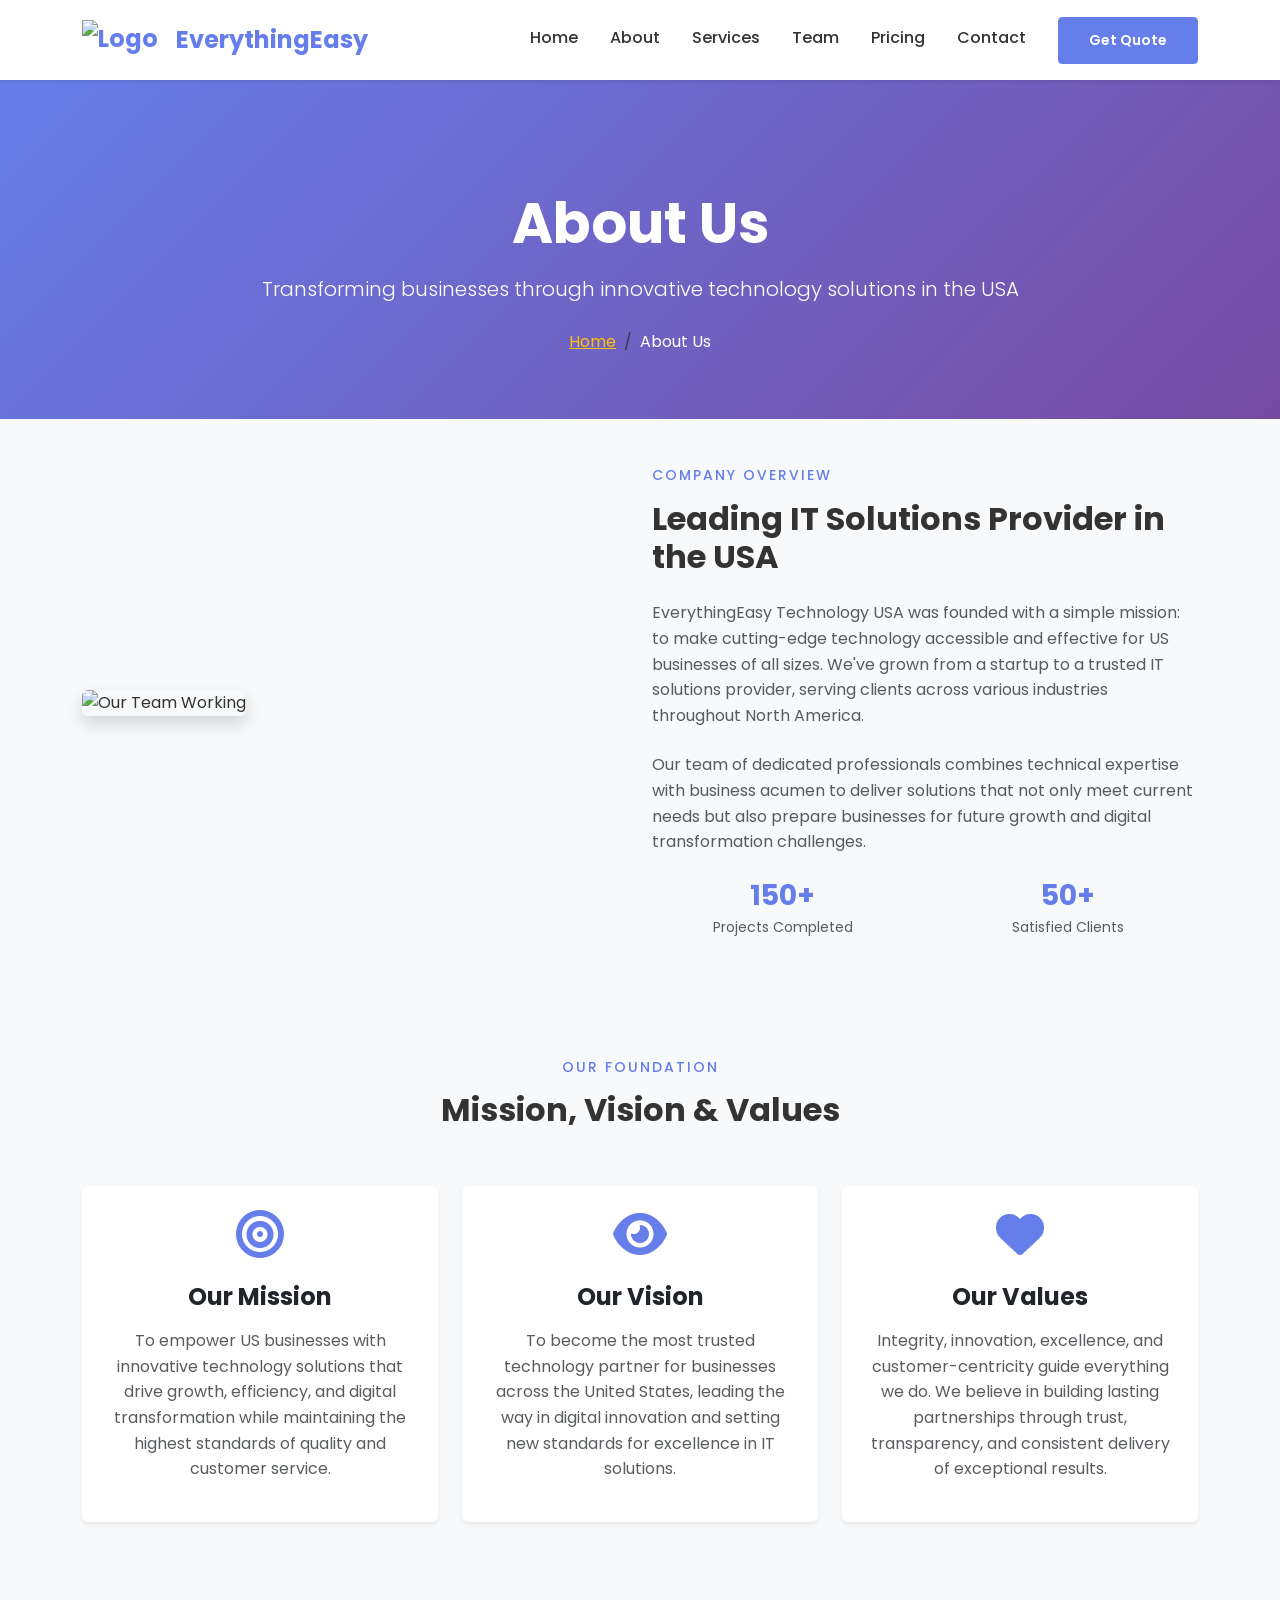
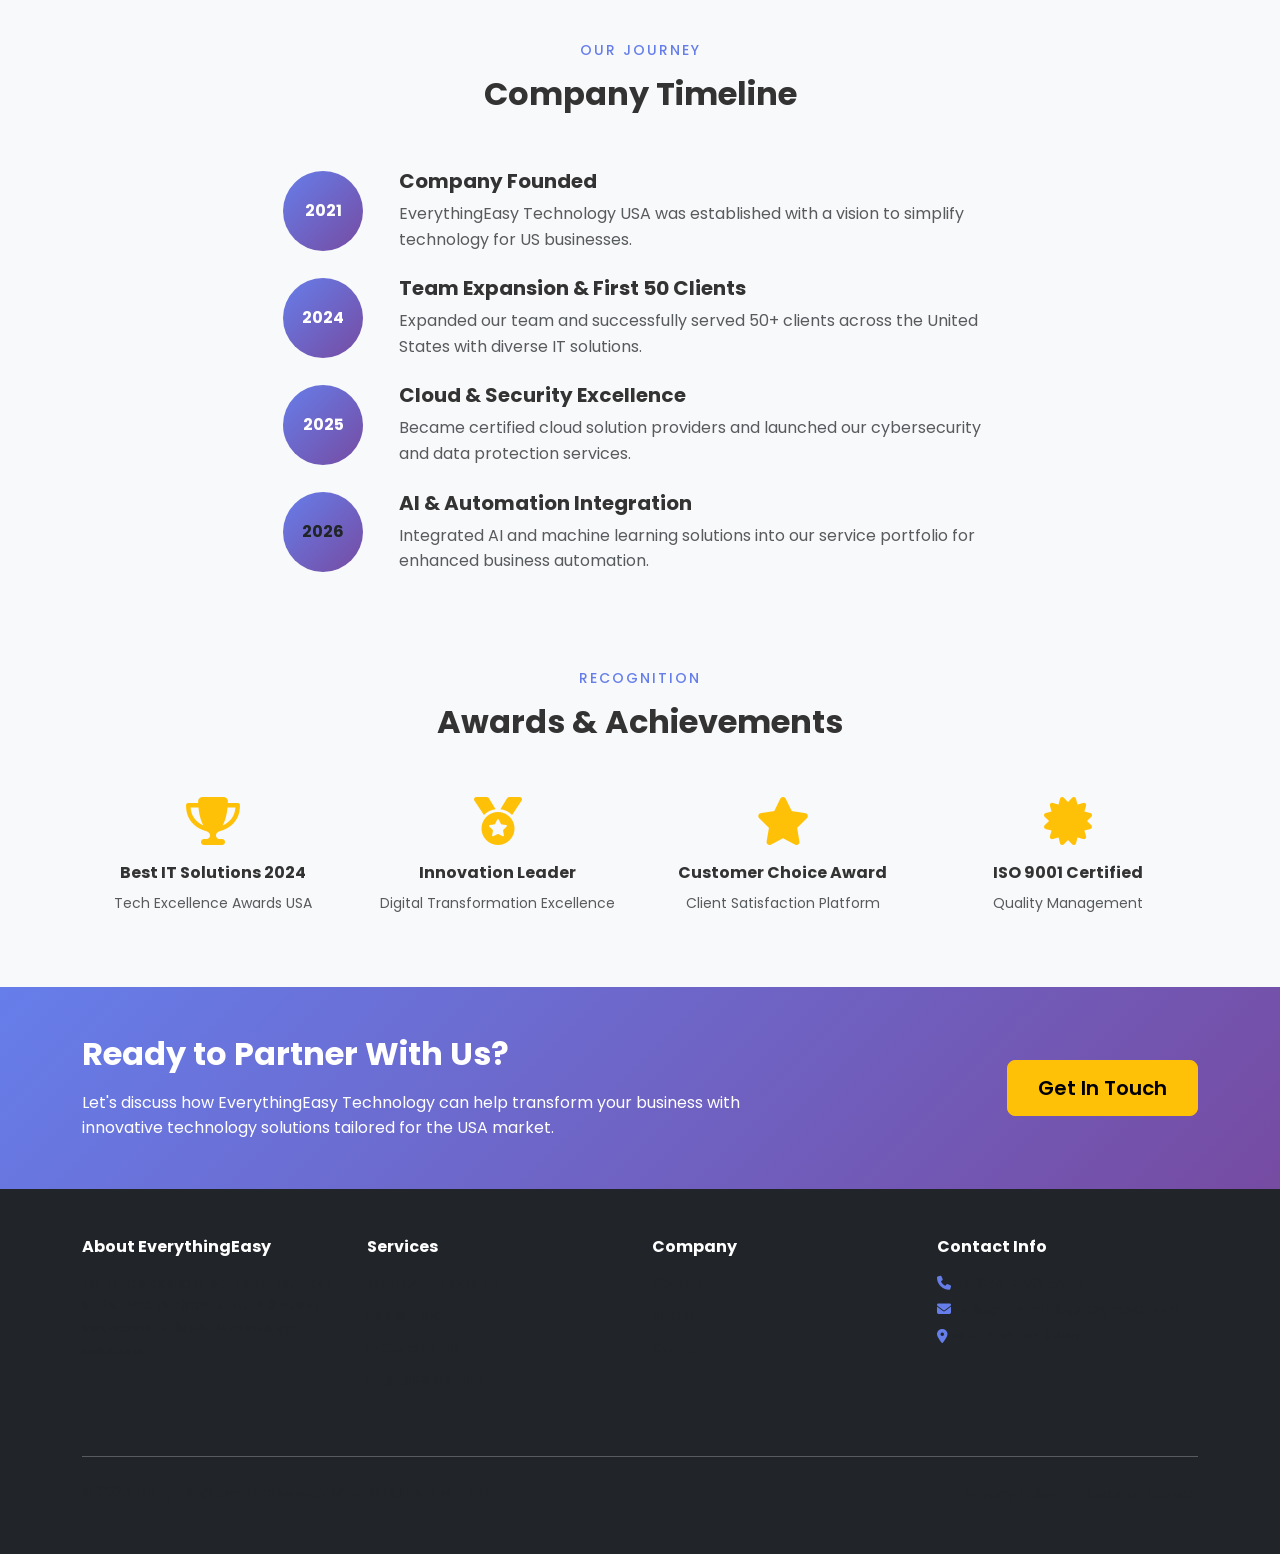
==== about.html @ bc84c666 "Modularized navbar and footer components with dynamic loading, removed team section from about, upda" ====
<!doctype html>
<html lang="en">
  <head>
    <meta charset="UTF-8" />
    <meta
      name="viewport"
      content="width=device-width, initial-scale=1.0, maximum-scale=5.0, user-scalable=yes"
    />
    <meta name="mobile-web-app-capable" content="yes" />
    <meta name="apple-mobile-web-app-capable" content="yes" />
    <meta name="apple-mobile-web-app-status-bar-style" content="default" />
    <meta name="theme-color" content="#667eea" />
    <title>About Us - EverythingEasy USA</title>
    <link
      href="https://cdnjs.cloudflare.com/ajax/libs/bootstrap/5.3.2/css/bootstrap.min.css"
      rel="stylesheet"
    />
    <link
      href="https://cdnjs.cloudflare.com/ajax/libs/font-awesome/6.4.0/css/all.min.css"
      rel="stylesheet"
    />
    <link
      href="https://fonts.googleapis.com/css2?family=Poppins:wght@300;400;600;700&display=swap"
      rel="stylesheet"
    />
    <link href="css/style.css" rel="stylesheet" />

    <!-- SEO Meta Tags -->
    <meta http-equiv="X-UA-Compatible" content="IE=edge" />
    <meta
      name="description"
      content="About EverythingEasy USA - A professional IT solutions company serving US businesses with web development, mobile apps, and digital marketing services."
    />
    <meta
      name="keywords"
      content="about EverythingEasy, IT company USA, web development company, software solutions"
    />
    <meta name="author" content="EverythingEasy Technology USA" />

    <!-- Open Graph -->
    <meta
      property="og:title"
      content="About EverythingEasy USA – IT Solutions Company"
    />
    <meta
      property="og:description"
      content="Learn about EverythingEasy USA and our mission to deliver innovative technology solutions to US businesses."
    />
    <meta property="og:image" content="../everything-easy/images/logo.jpg" />
    <meta property="og:url" content="https://everythingeasy-usa.com/about" />
    <meta property="og:type" content="website" />

    <style>
      * {
        font-family: "Poppins", sans-serif;
      }

      body {
        background: #f8f9fa;
      }

      .bg-gradient-primary {
        background: linear-gradient(135deg, #667eea 0%, #764ba2 100%);
      }

      .text-primary {
        color: #667eea !important;
      }

      .btn-primary {
        background-color: #667eea !important;
        border-color: #667eea !important;
      }

      .btn-primary:hover {
        background-color: #5568d3 !important;
        border-color: #5568d3 !important;
      }

      .timeline-year {
        width: 80px;
        height: 80px;
        background: linear-gradient(135deg, #667eea 0%, #764ba2 100%);
      }

      .team-card {
        transition:
          transform 0.3s ease,
          box-shadow 0.3s ease;
      }

      .team-card:hover {
        transform: translateY(-10px);
        box-shadow: 0 15px 30px rgba(102, 126, 234, 0.2);
      }

      .card {
        transition:
          transform 0.3s ease,
          box-shadow 0.3s ease;
      }

      .card:hover {
        transform: translateY(-5px);
        box-shadow: 0 10px 25px rgba(102, 126, 234, 0.15);
      }

      #navbar {
        position: fixed;
        top: 0;
        width: 100%;
        z-index: 1000;
      }

      .navbar-brand {
        color: #667eea !important;
        font-weight: 700;
      }

      .badge-primary {
        background-color: #667eea !important;
      }

      @media (max-width: 768px) {
        .display-4 {
          font-size: 2.5rem;
        }

        .h5 {
          font-size: 14px;
        }
      }
    </style>
  </head>

  <body>
    <!-- Navbar Container -->
    <div id="navbar-container"></div>

    <main style="margin-top: 70px">
      <!-- Page Header -->
      <section
        class="py-5 bg-gradient-primary text-white"
        style="padding-top: 120px !important"
      >
        <div class="container">
          <div class="row">
            <div class="col-12 text-center">
              <h1 class="display-4 fw-bold mb-3">About Us</h1>
              <p class="lead mb-4">
                Transforming businesses through innovative technology solutions
                in the USA
              </p>
              <nav aria-label="breadcrumb">
                <ol class="breadcrumb justify-content-center bg-transparent">
                  <li class="breadcrumb-item">
                    <a href="index.html" class="text-warning">Home</a>
                  </li>
                  <li
                    class="breadcrumb-item active text-white"
                    aria-current="page"
                  >
                    About Us
                  </li>
                </ol>
              </nav>
            </div>
          </div>
        </div>
      </section>

      <!-- Company Overview -->
      <section class="py-5">
        <div class="container">
          <div class="row align-items-center">
            <div class="col-lg-6 mb-4">
              <img
                src="https://images.unsplash.com/photo-1600880292203-757bb62b4baf?ixlib=rb-4.0.3&auto=format&fit=crop&w=600&h=400&q=80"
                alt="Our Team Working"
                class="img-fluid rounded shadow"
              />
            </div>
            <div class="col-lg-6 mb-4">
              <h5
                class="text-primary mb-3"
                style="
                  font-size: 14px;
                  letter-spacing: 2px;
                  text-transform: uppercase;
                "
              >
                Company Overview
              </h5>
              <h2 class="fw-bold mb-4">
                Leading IT Solutions Provider in the USA
              </h2>
              <p class="text-muted mb-4">
                EverythingEasy Technology USA was founded with a simple mission:
                to make cutting-edge technology accessible and effective for US
                businesses of all sizes. We've grown from a startup to a trusted
                IT solutions provider, serving clients across various industries
                throughout North America.
              </p>
              <p class="text-muted mb-4">
                Our team of dedicated professionals combines technical expertise
                with business acumen to deliver solutions that not only meet
                current needs but also prepare businesses for future growth and
                digital transformation challenges.
              </p>
              <div class="row">
                <div class="col-6">
                  <div class="text-center">
                    <h3 class="text-primary fw-bold mb-1">150+</h3>
                    <p class="text-muted small mb-0">Projects Completed</p>
                  </div>
                </div>
                <div class="col-6">
                  <div class="text-center">
                    <h3 class="text-primary fw-bold mb-1">50+</h3>
                    <p class="text-muted small mb-0">Satisfied Clients</p>
                  </div>
                </div>
              </div>
            </div>
          </div>
        </div>
      </section>

      <!-- Mission, Vision, Values -->
      <section class="py-5 bg-light">
        <div class="container">
          <div class="row">
            <div class="col-lg-12 text-center mb-5">
              <h5
                class="text-primary mb-3"
                style="
                  font-size: 14px;
                  letter-spacing: 2px;
                  text-transform: uppercase;
                "
              >
                Our Foundation
              </h5>
              <h2 class="fw-bold">Mission, Vision & Values</h2>
            </div>
          </div>
          <div class="row">
            <div class="col-lg-4 mb-4">
              <div class="card h-100 border-0 shadow-sm">
                <div class="card-body text-center p-4">
                  <div class="mb-4">
                    <i class="fas fa-bullseye fa-3x text-primary"></i>
                  </div>
                  <h4 class="fw-bold mb-3">Our Mission</h4>
                  <p class="text-muted">
                    To empower US businesses with innovative technology
                    solutions that drive growth, efficiency, and digital
                    transformation while maintaining the highest standards of
                    quality and customer service.
                  </p>
                </div>
              </div>
            </div>
            <div class="col-lg-4 mb-4">
              <div class="card h-100 border-0 shadow-sm">
                <div class="card-body text-center p-4">
                  <div class="mb-4">
                    <i class="fas fa-eye fa-3x text-primary"></i>
                  </div>
                  <h4 class="fw-bold mb-3">Our Vision</h4>
                  <p class="text-muted">
                    To become the most trusted technology partner for businesses
                    across the United States, leading the way in digital
                    innovation and setting new standards for excellence in IT
                    solutions.
                  </p>
                </div>
              </div>
            </div>
            <div class="col-lg-4 mb-4">
              <div class="card h-100 border-0 shadow-sm">
                <div class="card-body text-center p-4">
                  <div class="mb-4">
                    <i class="fas fa-heart fa-3x text-primary"></i>
                  </div>
                  <h4 class="fw-bold mb-3">Our Values</h4>
                  <p class="text-muted">
                    Integrity, innovation, excellence, and customer-centricity
                    guide everything we do. We believe in building lasting
                    partnerships through trust, transparency, and consistent
                    delivery of exceptional results.
                  </p>
                </div>
              </div>
            </div>
          </div>
        </div>
      </section>

      <!-- Our Story Timeline -->
      <section class="py-5">
        <div class="container">
          <div class="row">
            <div class="col-lg-12 text-center mb-5">
              <h5
                class="text-primary mb-3"
                style="
                  font-size: 14px;
                  letter-spacing: 2px;
                  text-transform: uppercase;
                "
              >
                Our Journey
              </h5>
              <h2 class="fw-bold">Company Timeline</h2>
            </div>
          </div>
          <div class="row">
            <div class="col-lg-8 mx-auto">
              <div class="timeline">
                <div class="timeline-item mb-4">
                  <div class="row align-items-center">
                    <div class="col-12 col-md-2 text-center mb-2 mb-md-0">
                      <div
                        class="timeline-year bg-primary text-white rounded-circle d-inline-flex align-items-center justify-content-center"
                        style="width: 80px; height: 80px"
                      >
                        <span class="fw-bold">2021</span>
                      </div>
                    </div>
                    <div class="col-12 col-md-10">
                      <div class="timeline-content">
                        <h5 class="fw-bold">Company Founded</h5>
                        <p class="text-muted mb-0">
                          EverythingEasy Technology USA was established with a
                          vision to simplify technology for US businesses.
                        </p>
                      </div>
                    </div>
                  </div>
                </div>

                <div class="timeline-item mb-4">
                  <div class="row align-items-center">
                    <div class="col-12 col-md-2 text-center mb-2 mb-md-0">
                      <div
                        class="timeline-year bg-primary text-white rounded-circle d-inline-flex align-items-center justify-content-center"
                        style="width: 80px; height: 80px"
                      >
                        <span class="fw-bold">2024</span>
                      </div>
                    </div>
                    <div class="col-12 col-md-10">
                      <div class="timeline-content">
                        <h5 class="fw-bold">
                          Team Expansion & First 50 Clients
                        </h5>
                        <p class="text-muted mb-0">
                          Expanded our team and successfully served 50+ clients
                          across the United States with diverse IT solutions.
                        </p>
                      </div>
                    </div>
                  </div>
                </div>

                <div class="timeline-item mb-4">
                  <div class="row align-items-center">
                    <div class="col-12 col-md-2 text-center mb-2 mb-md-0">
                      <div
                        class="timeline-year bg-success text-white rounded-circle d-inline-flex align-items-center justify-content-center"
                        style="width: 80px; height: 80px"
                      >
                        <span class="fw-bold">2025</span>
                      </div>
                    </div>
                    <div class="col-12 col-md-10">
                      <div class="timeline-content">
                        <h5 class="fw-bold">Cloud & Security Excellence</h5>
                        <p class="text-muted mb-0">
                          Became certified cloud solution providers and launched
                          our cybersecurity and data protection services.
                        </p>
                      </div>
                    </div>
                  </div>
                </div>

                <div class="timeline-item">
                  <div class="row align-items-center">
                    <div class="col-md-2 text-center">
                      <div
                        class="timeline-year bg-warning text-dark rounded-circle d-inline-flex align-items-center justify-content-center"
                        style="width: 80px; height: 80px"
                      >
                        <span class="fw-bold">2026</span>
                      </div>
                    </div>
                    <div class="col-md-10">
                      <div class="timeline-content">
                        <h5 class="fw-bold">AI & Automation Integration</h5>
                        <p class="text-muted mb-0">
                          Integrated AI and machine learning solutions into our
                          service portfolio for enhanced business automation.
                        </p>
                      </div>
                    </div>
                  </div>
                </div>
              </div>
            </div>
          </div>
        </div>
      </section>

      <!-- Awards & Recognition -->
      <section class="py-5">
        <div class="container">
          <div class="row">
            <div class="col-lg-12 text-center mb-5">
              <h5
                class="text-primary mb-3"
                style="
                  font-size: 14px;
                  letter-spacing: 2px;
                  text-transform: uppercase;
                "
              >
                Recognition
              </h5>
              <h2 class="fw-bold">Awards & Achievements</h2>
            </div>
          </div>
          <div class="row">
            <div class="col-lg-3 col-md-6 mb-4">
              <div class="text-center">
                <div class="award-icon mb-3">
                  <i class="fas fa-trophy fa-3x text-warning"></i>
                </div>
                <h6 class="fw-bold">Best IT Solutions 2024</h6>
                <small class="text-muted">Tech Excellence Awards USA</small>
              </div>
            </div>
            <div class="col-lg-3 col-md-6 mb-4">
              <div class="text-center">
                <div class="award-icon mb-3">
                  <i class="fas fa-medal fa-3x text-warning"></i>
                </div>
                <h6 class="fw-bold">Innovation Leader</h6>
                <small class="text-muted"
                  >Digital Transformation Excellence</small
                >
              </div>
            </div>
            <div class="col-lg-3 col-md-6 mb-4">
              <div class="text-center">
                <div class="award-icon mb-3">
                  <i class="fas fa-star fa-3x text-warning"></i>
                </div>
                <h6 class="fw-bold">Customer Choice Award</h6>
                <small class="text-muted">Client Satisfaction Platform</small>
              </div>
            </div>
            <div class="col-lg-3 col-md-6 mb-4">
              <div class="text-center">
                <div class="award-icon mb-3">
                  <i class="fas fa-certificate fa-3x text-warning"></i>
                </div>
                <h6 class="fw-bold">ISO 9001 Certified</h6>
                <small class="text-muted">Quality Management</small>
              </div>
            </div>
          </div>
        </div>
      </section>

      <!-- Call to Action -->
      <section class="py-5 bg-gradient-primary text-white">
        <div class="container">
          <div class="row align-items-center">
            <div class="col-lg-8">
              <h2 class="fw-bold mb-3">Ready to Partner With Us?</h2>
              <p class="mb-0">
                Let's discuss how EverythingEasy Technology can help transform
                your business with innovative technology solutions tailored for
                the USA market.
              </p>
            </div>
            <div class="col-lg-4 text-lg-end mt-3 mt-lg-0">
              <a href="index.html#contact" class="btn btn-warning btn-lg">
                Get In Touch
              </a>
            </div>
          </div>
        </div>
      </section>
    </main>

    <!-- Footer Container -->
    <div id="footer-container"></div>

    <!-- Scripts -->
    <script src="https://cdnjs.cloudflare.com/ajax/libs/bootstrap/5.3.2/js/bootstrap.bundle.min.js"></script>
    <script src="js/navigation.js"></script>
    <script>
      // Navbar scroll effect
      window.addEventListener("scroll", function () {
        const navbar = document.getElementById("navbar");
        if (window.scrollY > 50) {
          navbar.classList.add("shadow");
        } else {
          navbar.classList.remove("shadow");
        }
      });
    </script>
  </body>
</html>
---- css/style.css ----
/* Everything Easy USA - IT Solutions Company Styles */

:root {
  --primary-color: #667eea;
  --secondary-color: #764ba2;
  --dark-color: #1a1a2e;
  --light-color: #f8f9fa;
  --gradient-primary: linear-gradient(135deg, #667eea 0%, #764ba2 100%);
}

* {
  margin: 0;
  padding: 0;
  box-sizing: border-box;
}

body {
  font-family: "Poppins", sans-serif;
  line-height: 1.6;
  color: #333;
  overflow-x: hidden;
}

/* Custom Bootstrap Classes */
.bg-gradient-primary {
  background: var(--gradient-primary);
}

.text-primary {
  color: var(--primary-color) !important;
}

.btn-primary {
  background-color: var(--primary-color);
  border-color: var(--primary-color);
  font-weight: 600;
  padding: 12px 30px;
  transition: all 0.3s ease;
}

.btn-primary:hover {
  background-color: var(--secondary-color);
  border-color: var(--secondary-color);
  transform: translateY(-2px);
  box-shadow: 0 5px 15px rgba(102, 126, 234, 0.3);
}

.btn-warning {
  background-color: #ffc107;
  border-color: #ffc107;
  color: #000;
  font-weight: 600;
  padding: 12px 30px;
  transition: all 0.3s ease;
}

.btn-warning:hover {
  background-color: #e0a800;
  border-color: #e0a800;
  color: #000;
  transform: translateY(-2px);
  box-shadow: 0 5px 15px rgba(255, 193, 7, 0.3);
}

/* Navbar Styles */
.navbar {
  background-color: #ffffff !important;
  box-shadow: 0 2px 10px rgba(0, 0, 0, 0.1);
  padding: 15px 0;
  transition: all 0.3s ease;
}

.navbar.scrolled {
  padding: 10px 0;
  box-shadow: 0 4px 20px rgba(0, 0, 0, 0.15);
}

.navbar-brand {
  font-size: 24px;
  font-weight: 700;
  color: var(--primary-color) !important;
  display: flex;
  align-items: center;
  gap: 8px;
  transition: all 0.3s ease;
}

.navbar-brand:hover {
  color: var(--secondary-color) !important;
  transform: translateY(-2px);
}

.navbar-brand .navbar-logo {
  height: 40px !important;
  width: auto !important;
  max-width: none !important;
  display: inline-block !important;
  vertical-align: middle !important;
}

.navbar-nav .nav-link {
  font-weight: 500;
  color: #333 !important;
  margin: 0 8px;
  transition: all 0.3s ease;
  position: relative;
}

.navbar-nav .nav-link:hover,
.navbar-nav .nav-link.active {
  color: var(--primary-color) !important;
}

.navbar-nav .nav-link.active::after {
  content: "";
  position: absolute;
  bottom: -5px;
  left: 0;
  right: 0;
  height: 3px;
  background: var(--primary-color);
}

/* Hero Section */
.hero-section {
  position: relative;
  overflow: hidden;
}

.hero-section::before {
  content: "";
  position: absolute;
  top: 0;
  right: -100px;
  width: 500px;
  height: 500px;
  background: rgba(255, 255, 255, 0.1);
  border-radius: 50%;
  z-index: 0;
}

/* Form Styles */
.hero-form-card {
  box-shadow: 0 20px 60px rgba(0, 0, 0, 0.3);
}

.hero-input,
.hero-select,
.hero-textarea {
  border: 2px solid #e0e0e0 !important;
  border-radius: 8px !important;
  padding: 12px !important;
  font-size: 14px !important;
  transition: all 0.3s !important;
  font-family: "Poppins", sans-serif !important;
}

.hero-input:focus,
.hero-select:focus,
.hero-textarea:focus {
  border-color: var(--primary-color) !important;
  box-shadow: 0 0 0 3px rgba(102, 126, 234, 0.1) !important;
  outline: none !important;
}

.hero-textarea {
  min-height: 120px !important;
}

.hero-submit-btn {
  width: 100%;
  padding: 14px !important;
  background: var(--gradient-primary) !important;
  color: white !important;
  border: none !important;
  border-radius: 8px !important;
  font-weight: 600 !important;
  cursor: pointer !important;
  font-size: 16px !important;
  transition: all 0.3s !important;
  font-family: "Poppins", sans-serif !important;
}

.hero-submit-btn:hover {
  transform: translateY(-2px);
  box-shadow: 0 10px 30px rgba(102, 126, 234, 0.3) !important;
}

/* Stats Section */
.stats-section {
  padding: 60px 0;
  background: white;
  box-shadow: 0 -10px 30px rgba(0, 0, 0, 0.05);
}

.stat-item h3 {
  font-size: 48px;
  font-weight: 700;
  color: var(--primary-color);
  margin-bottom: 10px;
}

/* Service Cards */
.service-card {
  border: 2px solid transparent;
  transition: all 0.3s ease;
  border-radius: 12px;
  padding: 30px;
  background: white;
  text-align: center;
  height: 100%;
}

.service-card:hover {
  border-color: var(--primary-color);
  transform: translateY(-10px);
  box-shadow: 0 20px 50px rgba(102, 126, 234, 0.2);
}

.service-card i {
  font-size: 48px;
  color: var(--primary-color);
  margin-bottom: 20px;
  display: block;
}

.service-card h5 {
  font-weight: 700;
  color: #333;
  margin-bottom: 15px;
}

/* Pricing Cards */
.pricing-card {
  border-radius: 12px;
  padding: 30px;
  background: #f8f9fa;
  border: 2px solid #e0e0e0;
  transition: all 0.3s ease;
  height: 100%;
}

.pricing-card:hover {
  transform: translateY(-10px);
  box-shadow: 0 20px 50px rgba(0, 0, 0, 0.1);
}

.pricing-popular {
  background: var(--gradient-primary);
  color: white;
  transform: scale(1.05);
  box-shadow: 0 20px 60px rgba(102, 126, 234, 0.3);
}

.pricing-card ul {
  list-style: none;
  padding: 0;
}

.pricing-card ul li {
  padding: 10px 0;
  border-bottom: 1px solid #e0e0e0;
  display: flex;
  align-items: center;
}

.pricing-popular ul li {
  border-bottom-color: rgba(255, 255, 255, 0.2);
}

.pricing-card i {
  margin-right: 10px;
  color: var(--primary-color);
}

.pricing-popular i {
  color: white;
}

/* Contact Cards */
.contact-card {
  background: white;
  padding: 30px;
  border-radius: 12px;
  text-align: center;
  box-shadow: 0 5px 20px rgba(0, 0, 0, 0.08);
  transition: all 0.3s ease;
}

.contact-card:hover {
  transform: translateY(-10px);
  box-shadow: 0 15px 40px rgba(0, 0, 0, 0.15);
}

.contact-card i {
  font-size: 40px;
  color: var(--primary-color);
  margin-bottom: 15px;
}

/* Footer */
footer {
  background: var(--dark-color);
  color: white;
  padding: 50px 0 20px;
}

footer h5 {
  font-weight: 700;
  margin-bottom: 20px;
  color: white;
}

footer a {
  color: #aaa;
  text-decoration: none;
  transition: all 0.3s ease;
}

footer a:hover {
  color: var(--primary-color);
}

footer ul li {
  margin-bottom: 10px;
  list-style: none;
}

.social-links a {
  display: inline-block;
  width: 40px;
  height: 40px;
  line-height: 40px;
  text-align: center;
  background: rgba(255, 255, 255, 0.1);
  border-radius: 50%;
  transition: all 0.3s ease;
  margin-right: 10px;
}

.social-links a:hover {
  background: var(--primary-color);
  color: white;
}

/* Responsive Design */
@media (max-width: 991px) {
  .navbar-nav {
    text-align: center;
    padding-top: 20px;
  }

  .navbar-nav .nav-link {
    padding: 10px 0;
    border-bottom: 1px solid #e0e0e0;
  }

  .hero-wrapper {
    grid-template-columns: 1fr !important;
    gap: 30px !important;
  }

  .hero-title {
    font-size: 36px !important;
  }

  .pricing-popular {
    transform: scale(1) !important;
  }
}

@media (max-width: 768px) {
  .hero-section {
    min-height: 500px !important;
  }

  .hero-left,
  .hero-right {
    margin-bottom: 30px;
  }

  .hero-form-card {
    margin-top: 30px;
  }

  .stat-item h3 {
    font-size: 36px;
  }

  .service-card {
    margin-bottom: 20px;
  }

  .pricing-card {
    margin-bottom: 20px;
  }

  h2 {
    font-size: 28px !important;
  }

  h4 {
    font-size: 18px !important;
  }

  .btn-lg {
    padding: 10px 20px !important;
    font-size: 14px !important;
  }
}

@media (max-width: 576px) {
  .hero-section {
    min-height: 400px !important;
    padding: 20px 0 !important;
  }

  .navbar-brand {
    font-size: 20px;
  }

  .hero-title {
    font-size: 24px !important;
    line-height: 1.3 !important;
  }

  .hero-buttons {
    flex-direction: column !important;
  }

  .hero-buttons button {
    width: 100% !important;
  }

  .stat-item h3 {
    font-size: 28px;
  }

  .row {
    margin-right: -5px;
    margin-left: -5px;
  }

  .col-lg-4,
  .col-md-6,
  .col-sm-6 {
    padding-right: 5px;
    padding-left: 5px;
  }

  footer {
    padding: 30px 0;
  }
}

/* Animations */
@keyframes fadeIn {
  from {
    opacity: 0;
    transform: translateY(20px);
  }
  to {
    opacity: 1;
    transform: translateY(0);
  }
}

.fade-in {
  animation: fadeIn 0.6s ease-out forwards;
}

/* Smooth Scrolling */
html {
  scroll-behavior: smooth;
}

/* Custom Scrollbar */
::-webkit-scrollbar {
  width: 10px;
}

::-webkit-scrollbar-track {
  background: #f1f1f1;
}

::-webkit-scrollbar-thumb {
  background: var(--primary-color);
  border-radius: 5px;
}

::-webkit-scrollbar-thumb:hover {
  background: var(--secondary-color);
}
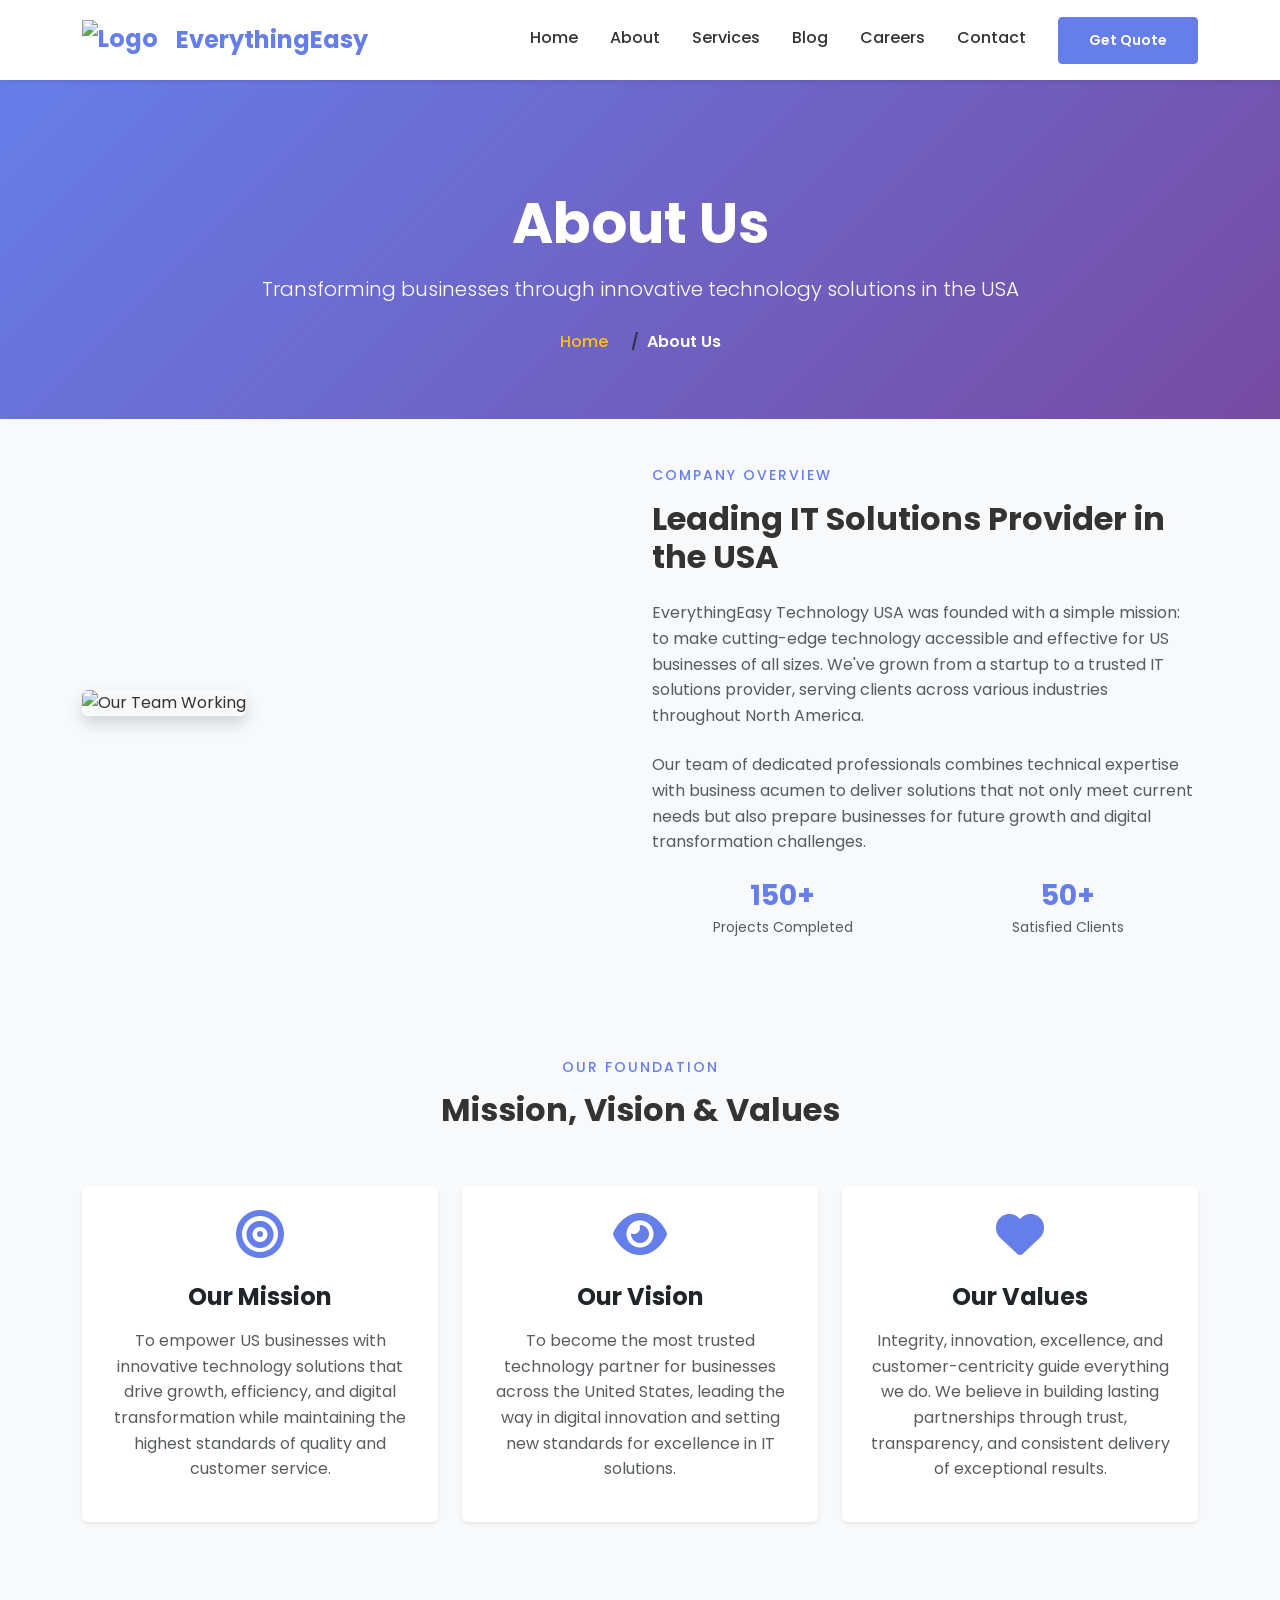
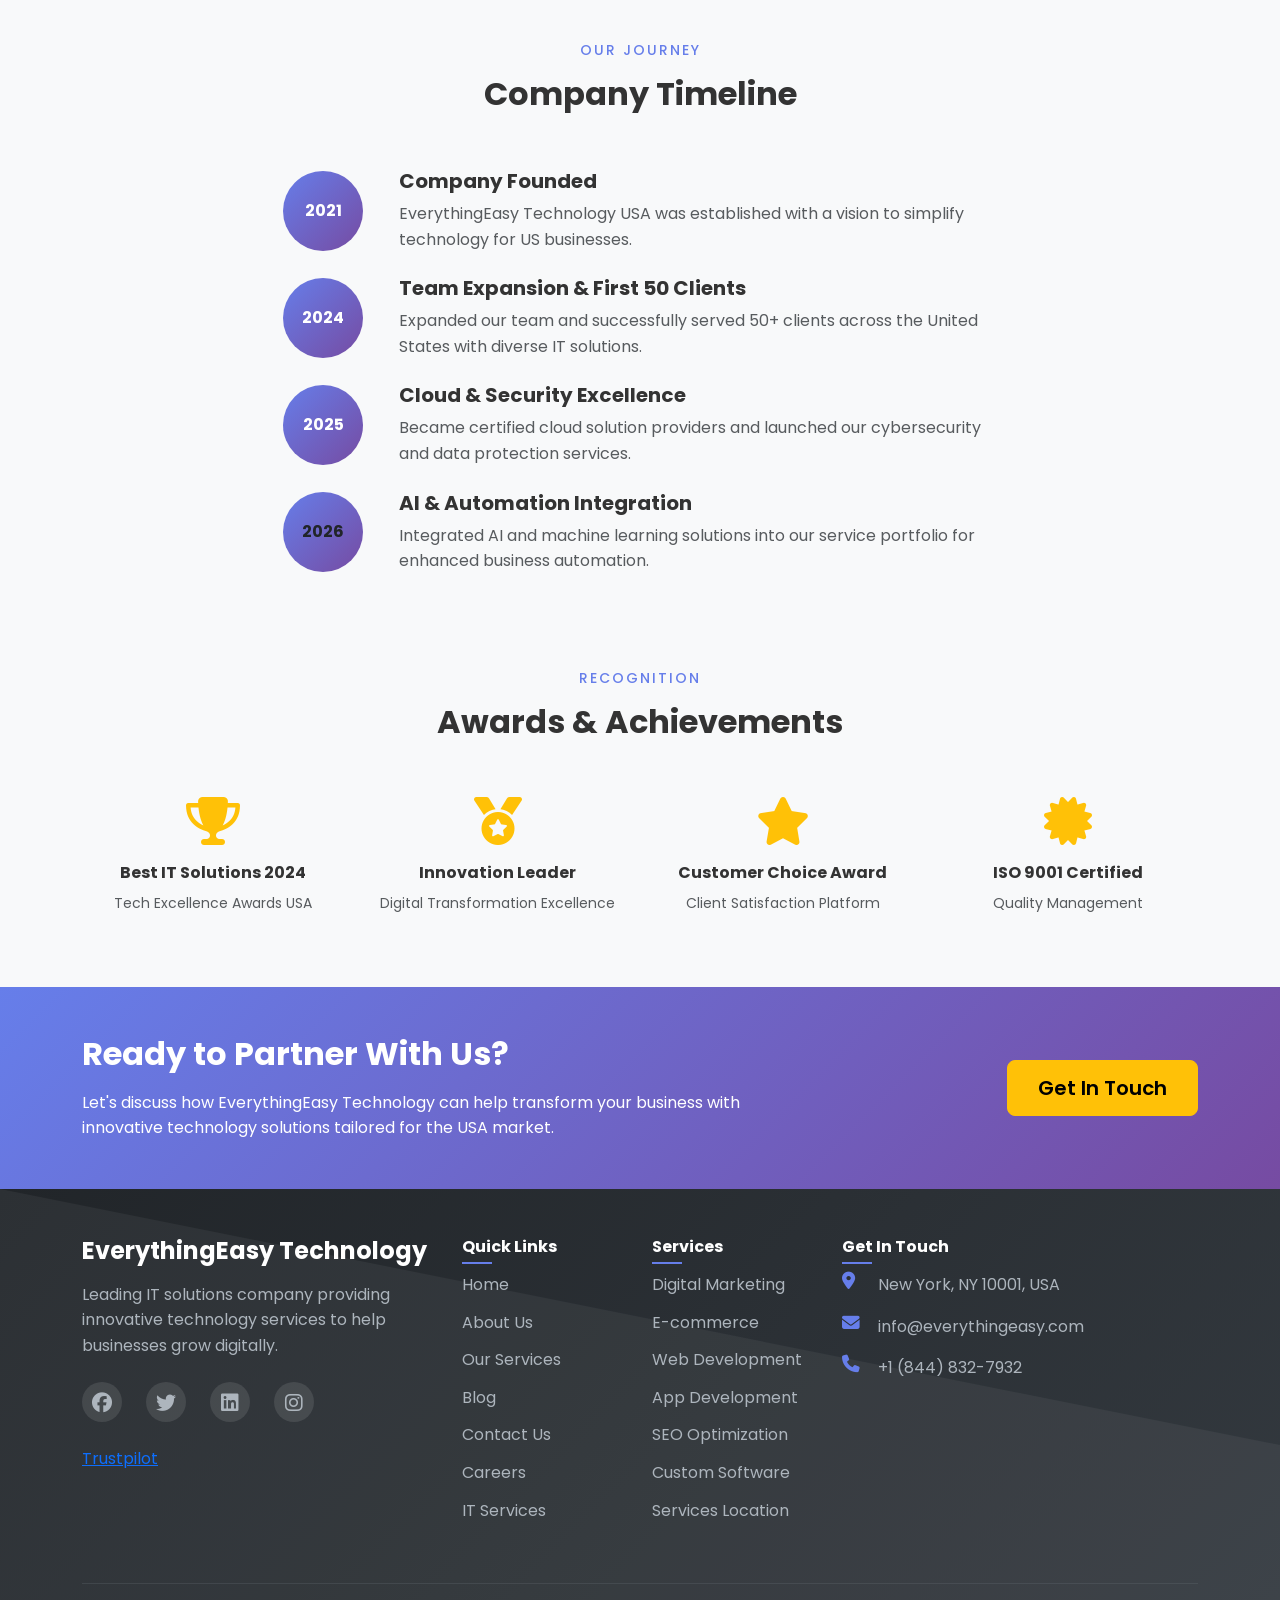
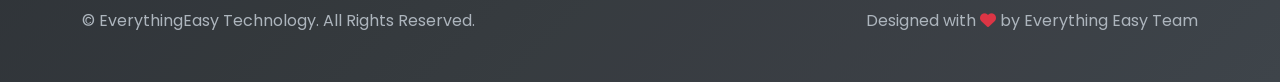
==== commit ba373b1e: "first" ====
--- a/about.html
+++ b/about.html
@@ -487,7 +487,7 @@
               </p>
             </div>
             <div class="col-lg-4 text-lg-end mt-3 mt-lg-0">
-              <a href="index.html#contact" class="btn btn-warning btn-lg">
+              <a href="index.html" class="btn btn-warning btn-lg">
                 Get In Touch
               </a>
             </div>
--- a/css/style.css
+++ b/css/style.css
@@ -298,49 +298,230 @@
   margin-bottom: 15px;
 }
 
-/* Footer */
+/* ========================================
+   FOOTER STYLES
+   ======================================== */
+
 footer {
-  background: var(--dark-color);
+  background: linear-gradient(135deg, #212529 0%, #343a40 100%);
   color: white;
   padding: 50px 0 20px;
-}
-
-footer h5 {
+  position: relative;
+  overflow: hidden;
+}
+
+footer::before {
+  content: "";
+  position: absolute;
+  top: 0;
+  left: 0;
+  width: 100%;
+  height: 100%;
+  background: url('data:image/svg+xml,<svg xmlns="http://www.w3.org/2000/svg" viewBox="0 0 1000 1000"><polygon fill="rgba(255,255,255,0.05)" points="0,0 1000,200 1000,1000 0,800"/></svg>');
+  background-size: cover;
+}
+
+footer .container {
+  position: relative;
+  z-index: 2;
+}
+
+/* Footer About Section */
+.footer-about h5 {
+  color: #fff;
+  font-size: 1.5rem;
   font-weight: 700;
-  margin-bottom: 20px;
-  color: white;
-}
-
-footer a {
-  color: #aaa;
+  margin-bottom: 1rem;
+}
+
+.footer-about p {
+  color: #adb5bd;
+  line-height: 1.6;
+}
+
+/* Footer Links Section */
+.footer-links h6 {
+  color: #fff;
+  font-weight: 600;
+  margin-bottom: 1rem;
+  position: relative;
+}
+
+.footer-links h6::after {
+  content: "";
+  position: absolute;
+  bottom: -8px;
+  left: 0;
+  width: 30px;
+  height: 2px;
+  background: var(--primary-color);
+}
+
+.footer-links ul {
+  padding: 0;
+  margin: 0;
+}
+
+.footer-links ul li {
+  margin-bottom: 0.75rem;
+  transition: all 0.3s ease;
+  list-style: none;
+}
+
+.footer-links ul li a {
+  color: #adb5bd;
   text-decoration: none;
   transition: all 0.3s ease;
-}
-
-footer a:hover {
+  position: relative;
+  padding-left: 0;
+}
+
+.footer-links ul li a::before {
+  content: "▶";
+  position: absolute;
+  left: -15px;
   color: var(--primary-color);
-}
-
-footer ul li {
-  margin-bottom: 10px;
-  list-style: none;
+  font-size: 0.7rem;
+  opacity: 0;
+  transition: all 0.3s ease;
+}
+
+.footer-links ul li a:hover {
+  color: var(--primary-color) !important;
+  padding-left: 20px;
+}
+
+.footer-links ul li a:hover::before {
+  opacity: 1;
+  left: 0;
+}
+
+/* Footer Contact Section */
+.footer-contact h6 {
+  color: #fff;
+  font-weight: 600;
+  margin-bottom: 1rem;
+  position: relative;
+}
+
+.footer-contact h6::after {
+  content: "";
+  position: absolute;
+  bottom: -8px;
+  left: 0;
+  width: 30px;
+  height: 2px;
+  background: var(--primary-color);
+}
+
+.contact-item {
+  margin-bottom: 0.75rem;
+  transition: all 0.3s ease;
+  display: flex;
+}
+
+.contact-item:hover {
+  transform: translateX(5px);
+}
+
+.contact-item i {
+  color: var(--primary-color);
+  font-size: 1.1rem;
+  min-width: 20px;
+  margin-right: 0.75rem;
+}
+
+.contact-item span {
+  color: #adb5bd;
+  transition: all 0.3s ease;
+}
+
+.contact-item:hover span {
+  color: var(--primary-color);
+}
+
+.contact-item a {
+  color: #adb5bd;
+  text-decoration: none;
+  transition: all 0.3s ease;
+}
+
+.contact-item a:hover {
+  color: var(--primary-color);
+}
+
+/* Social Links */
+.social-links {
+  display: flex;
+  gap: 0.5rem;
+  align-items: center;
 }
 
 .social-links a {
-  display: inline-block;
+  display: inline-flex;
+  align-items: center;
+  justify-content: center;
   width: 40px;
   height: 40px;
-  line-height: 40px;
-  text-align: center;
+  border-radius: 50%;
   background: rgba(255, 255, 255, 0.1);
-  border-radius: 50%;
-  transition: all 0.3s ease;
+  color: #adb5bd;
+  transition: all 0.3s ease;
+  text-decoration: none;
   margin-right: 10px;
 }
 
 .social-links a:hover {
   background: var(--primary-color);
   color: white;
+  transform: translateY(-3px);
+  box-shadow: 0 5px 15px rgba(102, 126, 234, 0.3);
+}
+
+.social-links a.facebook:hover {
+  background: #1877f2;
+}
+
+.social-links a.twitter:hover {
+  background: #1da1f2;
+}
+
+.social-links a.linkedin:hover {
+  background: #0a66c2;
+}
+
+.social-links a.instagram:hover {
+  background: #e4405f;
+}
+
+/* Footer Bottom */
+footer hr {
+  border-color: rgba(255, 255, 255, 0.1);
+}
+
+footer .text-muted {
+  color: #adb5bd !important;
+}
+
+footer .text-danger {
+  color: #dc3545 !important;
+}
+
+@keyframes heartbeat {
+  0%,
+  100% {
+    transform: scale(1);
+  }
+  25% {
+    transform: scale(1.3);
+  }
+  50% {
+    transform: scale(1);
+  }
+}
+
+footer .fa-heart {
+  animation: heartbeat 0.6s ease-in-out infinite;
 }
 
 /* Responsive Design */
@@ -367,6 +548,48 @@
   .pricing-popular {
     transform: scale(1) !important;
   }
+
+  /* Footer Responsive */
+  .footer-about,
+  .footer-links,
+  .footer-contact {
+    text-align: center;
+    margin-bottom: 2rem;
+  }
+
+  .footer-about h5,
+  .footer-links h6,
+  .footer-contact h6 {
+    text-align: center;
+  }
+
+  .footer-links h6::after,
+  .footer-contact h6::after {
+    left: 50% !important;
+    transform: translateX(-50%);
+  }
+
+  .footer-links ul li a::before {
+    display: none;
+  }
+
+  .footer-links ul li a:hover {
+    padding-left: 0;
+  }
+
+  .social-links {
+    justify-content: center;
+  }
+
+  .contact-item {
+    justify-content: center;
+    flex-direction: column;
+    align-items: center;
+  }
+
+  .contact-item:hover {
+    transform: none;
+  }
 }
 
 @media (max-width: 768px) {
@@ -406,6 +629,17 @@
   .btn-lg {
     padding: 10px 20px !important;
     font-size: 14px !important;
+  }
+
+  /* Footer Adjustments */
+  footer {
+    padding: 40px 0 20px;
+  }
+
+  .footer-about,
+  .footer-links,
+  .footer-contact {
+    margin-bottom: 1.5rem;
   }
 }
 
@@ -491,3 +725,699 @@
 ::-webkit-scrollbar-thumb:hover {
   background: var(--secondary-color);
 }
+
+/* ========================================
+   SERVICES PAGE SPECIFIC STYLES
+   ======================================== */
+
+/* Page Header */
+.page-header {
+  background: var(--gradient-primary);
+  color: white;
+  padding: 120px 0 60px;
+  position: relative;
+  overflow: hidden;
+}
+
+.page-header::before {
+  content: "";
+  position: absolute;
+  top: -50%;
+  right: -10%;
+  width: 600px;
+  height: 600px;
+  background: rgba(255, 255, 255, 0.1);
+  border-radius: 50%;
+}
+
+.page-header::after {
+  content: "";
+  position: absolute;
+  bottom: -30%;
+  left: -5%;
+  width: 400px;
+  height: 400px;
+  background: rgba(255, 255, 255, 0.08);
+  border-radius: 50%;
+}
+
+.page-header h1 {
+  font-size: 3.5rem;
+  font-weight: 700;
+  margin-bottom: 20px;
+  color: white;
+  position: relative;
+  z-index: 2;
+}
+
+.page-header p {
+  font-size: 1.2rem;
+  color: rgba(255, 255, 255, 0.95);
+  margin-bottom: 30px;
+  position: relative;
+  z-index: 2;
+}
+
+.breadcrumb {
+  background: transparent;
+  gap: 15px;
+}
+
+.breadcrumb-item {
+  color: rgba(255, 255, 255, 0.8);
+  font-weight: 500;
+}
+
+.breadcrumb-item a {
+  color: #ffc107;
+  text-decoration: none;
+  transition: all 0.3s ease;
+}
+
+.breadcrumb-item a:hover {
+  color: white;
+  text-decoration: underline;
+}
+
+.breadcrumb-item.active {
+  color: white;
+  font-weight: 600;
+}
+
+/* Overview Section */
+.overview-section {
+  padding: 50px 0;
+  background: white;
+}
+
+.section-badge {
+  display: inline-block;
+  color: #0066cc;
+  font-size: 0.95rem;
+  font-weight: 600;
+  text-transform: uppercase;
+  margin-bottom: 15px;
+  letter-spacing: 0.5px;
+}
+
+.section-badge i {
+  margin-right: 8px;
+}
+
+.section-title {
+  font-size: 2.8rem;
+  font-weight: 700;
+  margin-bottom: 12px;
+  color: #333;
+  line-height: 1.2;
+}
+
+.section-description {
+  font-size: 1.1rem;
+  color: #666;
+  line-height: 1.8;
+  max-width: 800px;
+  margin: 0 auto;
+}
+
+/* Statistics Row */
+.stats-row {
+  margin-top: 30px;
+  padding: 20px 0;
+}
+
+.stat-box {
+  background: white;
+  padding: 25px 20px;
+  border-radius: 12px;
+  box-shadow: 0 5px 20px rgba(0, 0, 0, 0.08);
+  text-align: center;
+  transition: all 0.3s ease;
+}
+
+.stat-box:hover {
+  transform: translateY(-5px);
+  box-shadow: 0 15px 35px rgba(0, 0, 0, 0.12);
+}
+
+.stat-box h3 {
+  font-size: 2.5rem;
+  font-weight: 700;
+  color: #0066cc;
+  margin-bottom: 10px;
+}
+
+.stat-box p {
+  font-size: 1rem;
+  color: #666;
+  font-weight: 500;
+  margin: 0;
+}
+
+/* Core Services Section */
+.core-services-section {
+  padding: 50px 0;
+  background: white;
+}
+
+.core-service-card {
+  background: white;
+  padding: 20px;
+  border-radius: 12px;
+  box-shadow: 0 5px 20px rgba(0, 0, 0, 0.08);
+  transition: all 0.3s ease;
+  border: 2px solid transparent;
+  height: 100%;
+  display: flex;
+  flex-direction: column;
+}
+
+.core-service-card:hover {
+  transform: translateY(-8px);
+  box-shadow: 0 15px 40px rgba(0, 0, 0, 0.12);
+}
+
+.core-service-card.featured {
+  border: 2px solid #0066cc;
+  box-shadow: 0 5px 25px rgba(0, 102, 204, 0.15);
+}
+
+.core-service-card.featured:hover {
+  box-shadow: 0 15px 50px rgba(0, 102, 204, 0.25);
+}
+
+.service-icon-large {
+  width: 60px;
+  height: 60px;
+  background: linear-gradient(
+    135deg,
+    rgba(0, 102, 204, 0.1),
+    rgba(102, 126, 234, 0.1)
+  );
+  border-radius: 50%;
+  display: flex;
+  align-items: center;
+  justify-content: center;
+  margin-bottom: 15px;
+  font-size: 1.8rem;
+  color: #0066cc;
+  transition: all 0.3s ease;
+}
+
+.core-service-card:hover .service-icon-large {
+  background: linear-gradient(135deg, #0066cc, #667eea);
+  color: white;
+  transform: scale(1.1);
+}
+
+.core-service-card h3 {
+  font-size: 1.2rem;
+  font-weight: 700;
+  color: #333;
+  margin-bottom: 8px;
+}
+
+.core-service-card > p {
+  font-size: 0.9rem;
+  color: #666;
+  line-height: 1.6;
+  margin-bottom: 15px;
+  flex-grow: 1;
+}
+
+.service-checklist {
+  list-style: none;
+  padding: 0;
+  margin: 0;
+}
+
+.service-checklist li {
+  font-size: 0.85rem;
+  color: #666;
+  margin-bottom: 8px;
+  display: flex;
+  align-items: center;
+  gap: 10px;
+}
+
+.service-checklist li i {
+  color: #0066cc;
+  font-size: 0.8rem;
+  flex-shrink: 0;
+  font-weight: bold;
+  width: 16px;
+  text-align: center;
+}
+
+.service-checklist li:hover {
+  color: #0066cc;
+}
+
+/* Services Grid */
+.services-grid {
+  padding: 50px 0;
+  background: white;
+}
+
+.services-grid h2 {
+  font-size: 2.5rem;
+  font-weight: 700;
+  text-align: center;
+  margin-bottom: 60px;
+  color: #333;
+}
+
+/* Service Card Enhanced */
+.service-card-enhanced {
+  background: white;
+  border-radius: 12px;
+  padding: 40px;
+  text-align: center;
+  transition: all 0.4s cubic-bezier(0.4, 0, 0.2, 1);
+  border: 2px solid transparent;
+  position: relative;
+  overflow: hidden;
+  height: 100%;
+  display: flex;
+  flex-direction: column;
+  box-shadow: 0 5px 20px rgba(0, 0, 0, 0.08);
+}
+
+.service-card-enhanced::before {
+  content: "";
+  position: absolute;
+  top: 0;
+  left: 0;
+  right: 0;
+  height: 4px;
+  background: var(--gradient-primary);
+  transform: scaleX(0);
+  transform-origin: left;
+  transition: transform 0.4s ease;
+}
+
+.service-card-enhanced:hover::before {
+  transform: scaleX(1);
+}
+
+.service-card-enhanced:hover {
+  transform: translateY(-15px);
+  box-shadow: 0 25px 50px rgba(102, 126, 234, 0.2);
+  border-color: var(--primary-color);
+}
+
+.service-icon-wrapper {
+  width: 80px;
+  height: 80px;
+  background: linear-gradient(
+    135deg,
+    rgba(102, 126, 234, 0.1),
+    rgba(118, 75, 162, 0.1)
+  );
+  border-radius: 50%;
+  display: flex;
+  align-items: center;
+  justify-content: center;
+  margin: 0 auto 25px;
+  transition: all 0.3s ease;
+}
+
+.service-card-enhanced:hover .service-icon-wrapper {
+  background: var(--gradient-primary);
+  transform: scale(1.1) rotate(-10deg);
+}
+
+.service-icon-wrapper i {
+  font-size: 40px;
+  color: var(--primary-color);
+  transition: all 0.3s ease;
+}
+
+.service-card-enhanced:hover .service-icon-wrapper i {
+  color: white;
+  transform: scale(1.2);
+}
+
+.service-card-enhanced h4 {
+  font-size: 1.4rem;
+  font-weight: 700;
+  color: #333;
+  margin-bottom: 15px;
+}
+
+.service-card-enhanced p {
+  color: #666;
+  line-height: 1.8;
+  margin-bottom: 20px;
+  flex-grow: 1;
+}
+
+.service-features {
+  text-align: left;
+  margin: 25px 0;
+  border-top: 1px solid #eee;
+  padding-top: 20px;
+}
+
+.service-features li {
+  color: #666;
+  margin-bottom: 10px;
+  position: relative;
+  padding-left: 25px;
+  font-size: 0.95rem;
+  transition: all 0.3s ease;
+}
+
+.service-features li::before {
+  content: "✓";
+  position: absolute;
+  left: 0;
+  color: var(--primary-color);
+  font-weight: bold;
+  font-size: 1.1rem;
+}
+
+.service-features li:hover {
+  color: var(--primary-color);
+  padding-left: 35px;
+}
+
+.service-button {
+  margin-top: auto;
+  padding-top: 15px;
+}
+
+.service-button a {
+  display: inline-block;
+  padding: 12px 30px;
+  background: var(--gradient-primary);
+  color: white;
+  text-decoration: none;
+  border-radius: 6px;
+  font-weight: 600;
+  transition: all 0.3s ease;
+}
+
+.service-button a:hover {
+  transform: translateY(-3px);
+  box-shadow: 0 10px 25px rgba(102, 126, 234, 0.3);
+}
+
+/* Specialized Services Section */
+.specialized-section {
+  padding: 50px 0;
+  background: linear-gradient(135deg, #f5f7fa 0%, #f8f9fc 100%);
+}
+
+.specialized-section h2 {
+  font-size: 2.5rem;
+  font-weight: 700;
+  text-align: center;
+  margin-bottom: 60px;
+  color: #333;
+}
+
+.specialized-card {
+  background: white;
+  padding: 35px;
+  border-radius: 10px;
+  text-align: center;
+  box-shadow: 0 5px 15px rgba(0, 0, 0, 0.08);
+  transition: all 0.3s ease;
+}
+
+.specialized-card:hover {
+  transform: translateY(-8px);
+  box-shadow: 0 15px 35px rgba(102, 126, 234, 0.15);
+}
+
+.specialized-icon {
+  font-size: 2.5rem;
+  color: var(--primary-color);
+  margin-bottom: 15px;
+}
+
+.specialized-card h5 {
+  font-size: 1.2rem;
+  font-weight: 700;
+  color: #333;
+  margin-bottom: 10px;
+}
+
+.specialized-card p {
+  font-size: 0.95rem;
+  color: #666;
+  line-height: 1.6;
+}
+
+/* Why Choose Section */
+.why-choose-section {
+  padding: 50px 0;
+  background: white;
+}
+
+.why-choose-section h2 {
+  font-size: 2.5rem;
+  font-weight: 700;
+  text-align: center;
+  margin-bottom: 60px;
+  color: #333;
+}
+
+.feature-item {
+  display: flex;
+  gap: 20px;
+  margin-bottom: 30px;
+  align-items: flex-start;
+}
+
+.feature-icon {
+  width: 60px;
+  height: 60px;
+  background: linear-gradient(
+    135deg,
+    var(--primary-color),
+    var(--secondary-color)
+  );
+  border-radius: 50%;
+  display: flex;
+  align-items: center;
+  justify-content: center;
+  flex-shrink: 0;
+  box-shadow: 0 5px 15px rgba(102, 126, 234, 0.3);
+}
+
+.feature-icon i {
+  color: white;
+  font-size: 1.5rem;
+}
+
+.feature-content h5 {
+  font-size: 1.1rem;
+  font-weight: 700;
+  color: #333;
+  margin-bottom: 8px;
+}
+
+.feature-content p {
+  color: #666;
+  line-height: 1.6;
+  margin: 0;
+}
+
+/* CTA Section */
+.cta-section {
+  background: var(--gradient-primary);
+  padding: 50px 0;
+  color: white;
+  text-align: center;
+  position: relative;
+  overflow: hidden;
+}
+
+.cta-section::before {
+  content: "";
+  position: absolute;
+  top: -50%;
+  right: -10%;
+  width: 500px;
+  height: 500px;
+  background: rgba(255, 255, 255, 0.05);
+  border-radius: 50%;
+}
+
+.cta-section h2 {
+  font-size: 2.5rem;
+  font-weight: 700;
+  margin-bottom: 20px;
+  position: relative;
+  z-index: 2;
+}
+
+.cta-section p {
+  font-size: 1.2rem;
+  margin-bottom: 40px;
+  color: rgba(255, 255, 255, 0.95);
+  position: relative;
+  z-index: 2;
+}
+
+.cta-buttons {
+  display: flex;
+  gap: 20px;
+  justify-content: center;
+  flex-wrap: wrap;
+  position: relative;
+  z-index: 2;
+}
+
+.cta-btn {
+  padding: 14px 35px;
+  font-size: 1rem;
+  font-weight: 600;
+  border-radius: 6px;
+  text-decoration: none;
+  transition: all 0.3s ease;
+  border: 2px solid white;
+}
+
+.cta-btn-primary {
+  background: white;
+  color: var(--primary-color);
+}
+
+.cta-btn-primary:hover {
+  transform: translateY(-3px);
+  box-shadow: 0 10px 30px rgba(0, 0, 0, 0.2);
+}
+
+.cta-btn-secondary {
+  background: transparent;
+  color: white;
+}
+
+.cta-btn-secondary:hover {
+  background: rgba(255, 255, 255, 0.1);
+  transform: translateY(-3px);
+}
+
+/* Responsive Design */
+@media (max-width: 768px) {
+  .page-header h1 {
+    font-size: 2rem;
+  }
+
+  .section-title {
+    font-size: 2rem;
+  }
+
+  .section-description {
+    font-size: 1rem;
+  }
+
+  .stat-box {
+    padding: 25px 15px;
+  }
+
+  .stat-box h3 {
+    font-size: 2rem;
+  }
+
+  .stat-box p {
+    font-size: 0.9rem;
+  }
+
+  .core-service-card {
+    padding: 18px;
+  }
+
+  .core-service-card h3 {
+    font-size: 1.1rem;
+  }
+
+  .service-icon-large {
+    width: 55px;
+    height: 55px;
+    font-size: 1.6rem;
+  }
+}
+
+@media (max-width: 576px) {
+  .page-header {
+    padding: 100px 0 40px;
+  }
+
+  .page-header h1 {
+    font-size: 1.5rem;
+  }
+
+  .page-header p {
+    font-size: 1rem;
+  }
+
+  .section-title {
+    font-size: 1.5rem;
+  }
+
+  .section-description {
+    font-size: 0.95rem;
+  }
+
+  .stat-box {
+    padding: 20px 10px;
+  }
+
+  .stat-box h3 {
+    font-size: 1.8rem;
+  }
+
+  .stat-box p {
+    font-size: 0.85rem;
+  }
+
+  .core-service-card {
+    padding: 15px;
+  }
+
+  .core-service-card h3 {
+    font-size: 1rem;
+  }
+
+  .service-icon-large {
+    width: 50px;
+    height: 50px;
+    font-size: 1.4rem;
+    margin-bottom: 12px;
+  }
+
+  .service-checklist li {
+    font-size: 0.8rem;
+    margin-bottom: 6px;
+  }
+
+  .feature-icon {
+    width: 50px;
+    height: 50px;
+  }
+
+  .feature-icon i {
+    font-size: 1.2rem;
+  }
+
+  .feature-content h5 {
+    font-size: 1rem;
+  }
+
+  .cta-section {
+    padding: 50px 0;
+  }
+
+  .cta-section p {
+    font-size: 1rem;
+  }
+
+  .cta-btn {
+    padding: 12px 25px;
+    font-size: 0.95rem;
+  }
+}
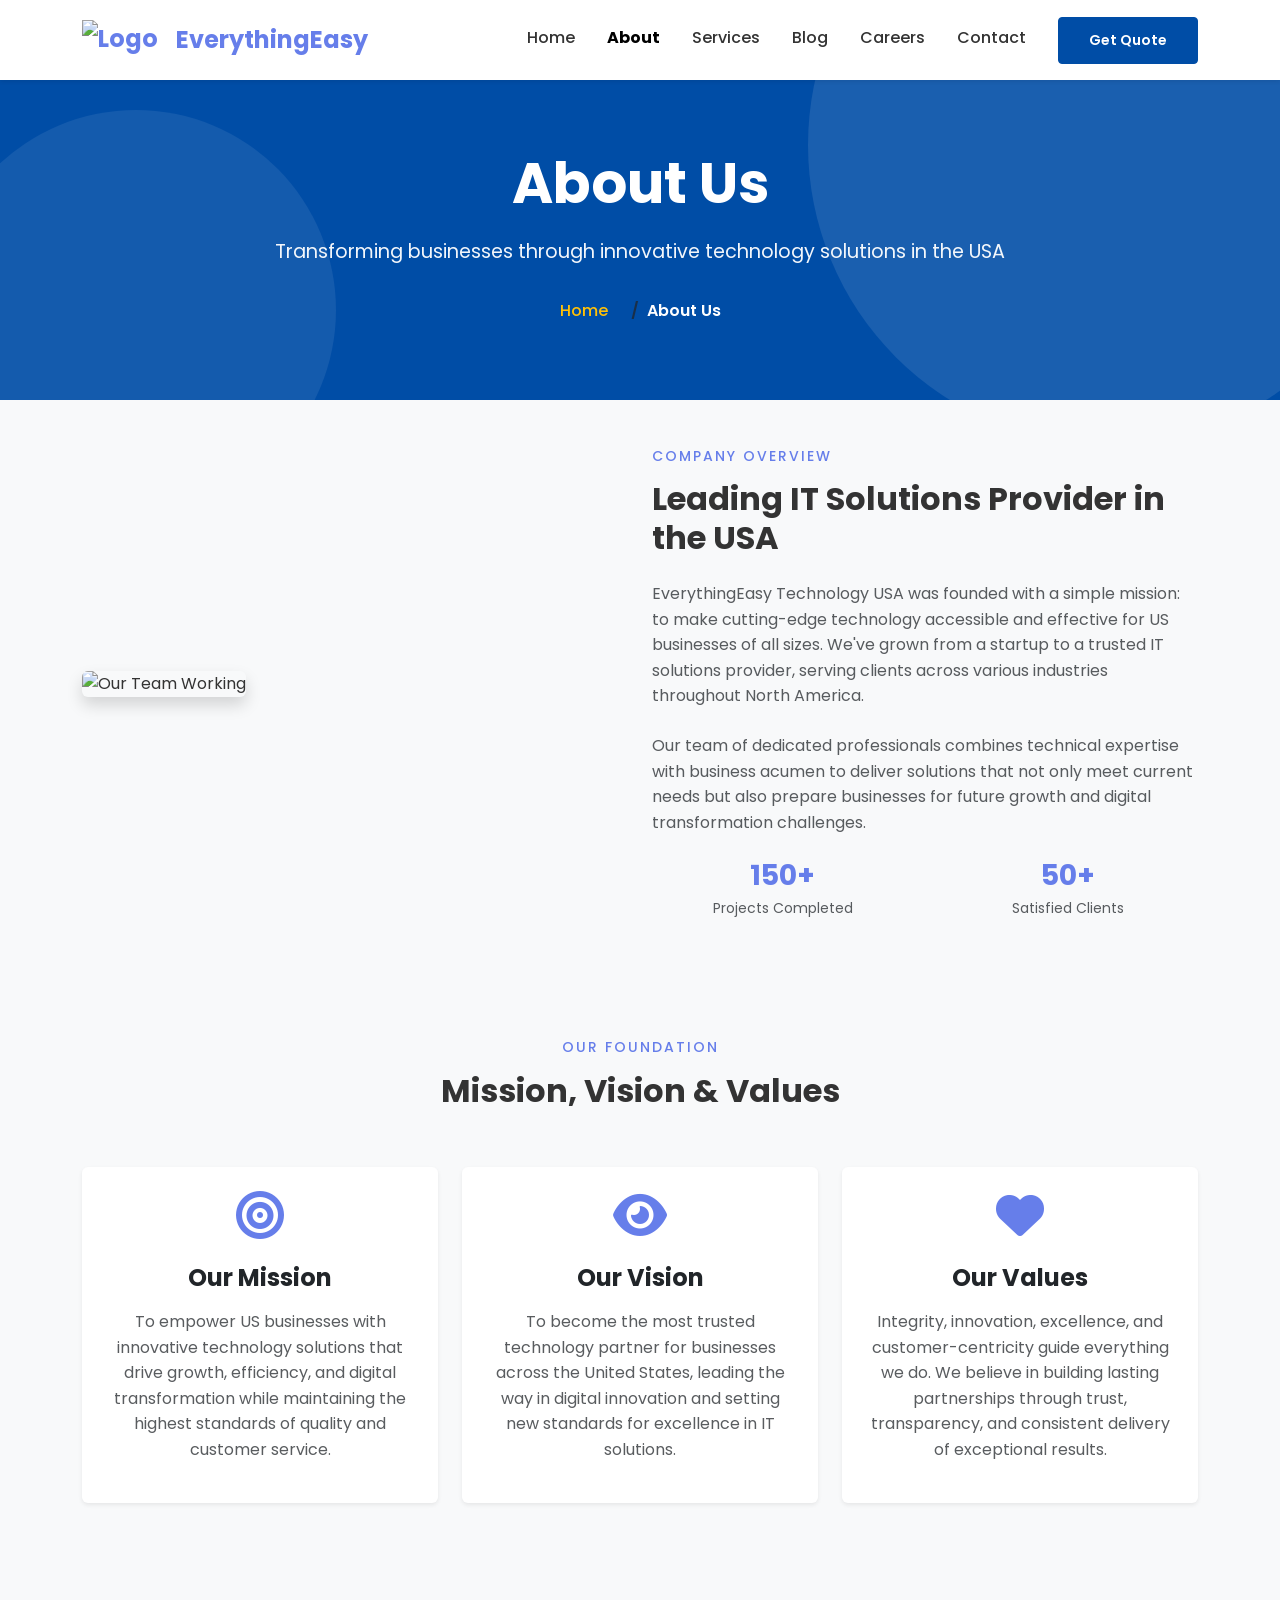
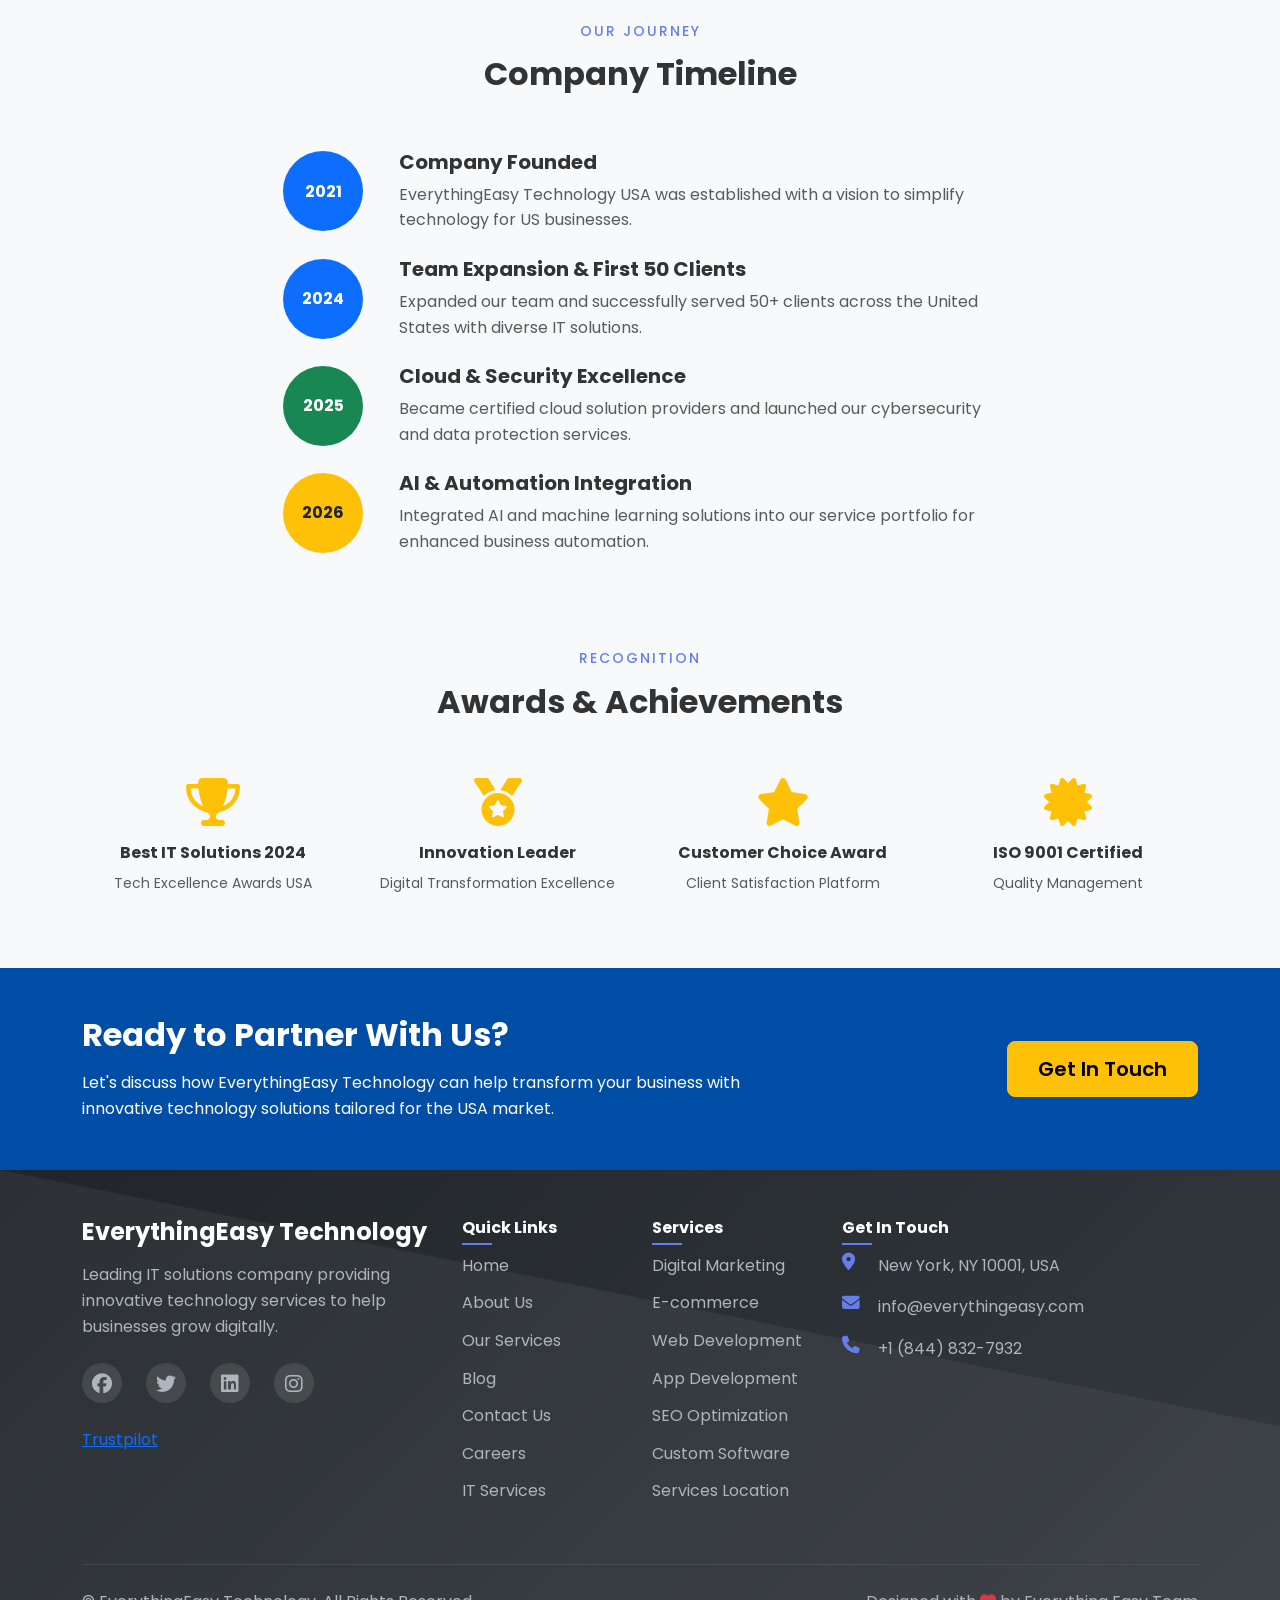
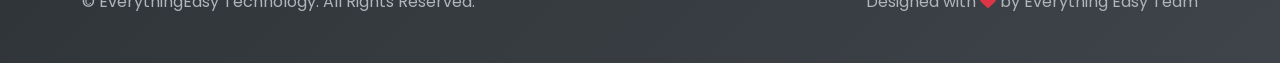
==== commit 24a174d8: "first" ====
--- a/about.html
+++ b/about.html
@@ -60,7 +60,7 @@
       }
 
       .bg-gradient-primary {
-        background: linear-gradient(135deg, #667eea 0%, #764ba2 100%);
+        background: #004da6;
       }
 
       .text-primary {
@@ -68,10 +68,10 @@
       }
 
       .btn-primary {
-        background-color: #667eea !important;
-        border-color: #667eea !important;
-      }
-
+        background-color: #004da6 !important;
+        border-color: #004da6 !important;
+        color: white !important;
+      }
       .btn-primary:hover {
         background-color: #5568d3 !important;
         border-color: #5568d3 !important;
@@ -80,7 +80,7 @@
       .timeline-year {
         width: 80px;
         height: 80px;
-        background: linear-gradient(135deg, #667eea 0%, #764ba2 100%);
+        background: #004da6;
       }
 
       .team-card {
@@ -136,30 +136,24 @@
   <body>
     <!-- Navbar Container -->
     <div id="navbar-container"></div>
-
-    <main style="margin-top: 70px">
+    <script src="js/navigation.js"></script>
+    <main style="margin-top: 30px">
       <!-- Page Header -->
-      <section
-        class="py-5 bg-gradient-primary text-white"
-        style="padding-top: 120px !important"
-      >
+      <section class="page-header">
         <div class="container">
           <div class="row">
             <div class="col-12 text-center">
-              <h1 class="display-4 fw-bold mb-3">About Us</h1>
-              <p class="lead mb-4">
+              <h1>About Us</h1>
+              <p>
                 Transforming businesses through innovative technology solutions
                 in the USA
               </p>
               <nav aria-label="breadcrumb">
-                <ol class="breadcrumb justify-content-center bg-transparent">
+                <ol class="breadcrumb justify-content-center">
                   <li class="breadcrumb-item">
-                    <a href="index.html" class="text-warning">Home</a>
+                    <a href="index.html">Home</a>
                   </li>
-                  <li
-                    class="breadcrumb-item active text-white"
-                    aria-current="page"
-                  >
+                  <li class="breadcrumb-item active" aria-current="page">
                     About Us
                   </li>
                 </ol>
@@ -501,7 +495,7 @@
 
     <!-- Scripts -->
     <script src="https://cdnjs.cloudflare.com/ajax/libs/bootstrap/5.3.2/js/bootstrap.bundle.min.js"></script>
-    <script src="js/navigation.js"></script>
+
     <script>
       // Navbar scroll effect
       window.addEventListener("scroll", function () {
--- a/css/style.css
+++ b/css/style.css
@@ -5,7 +5,7 @@
   --secondary-color: #764ba2;
   --dark-color: #1a1a2e;
   --light-color: #f8f9fa;
-  --gradient-primary: linear-gradient(135deg, #667eea 0%, #764ba2 100%);
+  --gradient-primary: #004da6;
 }
 
 * {
@@ -106,19 +106,13 @@
   position: relative;
 }
 
-.navbar-nav .nav-link:hover,
+.navbar-nav .nav-link:hover {
+  color: var(--primary-color) !important;
+}
+
 .navbar-nav .nav-link.active {
-  color: var(--primary-color) !important;
-}
-
-.navbar-nav .nav-link.active::after {
-  content: "";
-  position: absolute;
-  bottom: -5px;
-  left: 0;
-  right: 0;
-  height: 3px;
-  background: var(--primary-color);
+  color: #000 !important;
+  font-weight: 700;
 }
 
 /* Hero Section */
@@ -528,12 +522,25 @@
 @media (max-width: 991px) {
   .navbar-nav {
     text-align: center;
-    padding-top: 20px;
+    padding-top: 15px;
+    padding-bottom: 10px;
   }
 
   .navbar-nav .nav-link {
-    padding: 10px 0;
+    padding: 12px 0;
     border-bottom: 1px solid #e0e0e0;
+    font-weight: 500;
+  }
+
+  .navbar-nav .nav-item:last-child {
+    padding-top: 10px;
+    border-top: 1px solid #e0e0e0;
+    margin-top: 10px;
+  }
+
+  .navbar-nav .btn {
+    width: 100%;
+    margin-left: 0 !important;
   }
 
   .hero-wrapper {
@@ -644,13 +651,54 @@
 }
 
 @media (max-width: 576px) {
+  .navbar {
+    padding: 10px 0;
+  }
+
+  .navbar-brand {
+    font-size: 18px;
+  }
+
+  .navbar-brand img {
+    height: 35px !important;
+    margin-right: 8px !important;
+  }
+
+  .navbar-brand span {
+    white-space: nowrap;
+  }
+
+  .navbar-toggler {
+    padding: 0.2rem 0.5rem;
+  }
+
+  .navbar-nav {
+    text-align: center;
+    padding-top: 10px;
+    padding-bottom: 10px;
+  }
+
+  .navbar-nav .nav-link {
+    padding: 10px 0;
+    border-bottom: none;
+    font-size: 14px;
+  }
+
+  .navbar-nav .nav-item:last-child {
+    padding-top: 8px;
+    border-top: 1px solid #e0e0e0;
+    margin-top: 8px;
+  }
+
+  .navbar-nav .btn {
+    width: auto;
+    padding: 8px 20px !important;
+    font-size: 13px !important;
+  }
+
   .hero-section {
     min-height: 400px !important;
     padding: 20px 0 !important;
-  }
-
-  .navbar-brand {
-    font-size: 20px;
   }
 
   .hero-title {
@@ -737,6 +785,11 @@
   padding: 120px 0 60px;
   position: relative;
   overflow: hidden;
+}
+.btn-primary {
+  background-color: #004da6 !important;
+  border-color: #004da6 !important;
+  color: white !important;
 }
 
 .page-header::before {
@@ -882,7 +935,7 @@
 
 .core-service-card {
   background: white;
-  padding: 20px;
+  padding: 35px;
   border-radius: 12px;
   box-shadow: 0 5px 20px rgba(0, 0, 0, 0.08);
   transition: all 0.3s ease;
@@ -907,8 +960,8 @@
 }
 
 .service-icon-large {
-  width: 60px;
-  height: 60px;
+  width: 80px;
+  height: 80px;
   background: linear-gradient(
     135deg,
     rgba(0, 102, 204, 0.1),
@@ -918,8 +971,8 @@
   display: flex;
   align-items: center;
   justify-content: center;
-  margin-bottom: 15px;
-  font-size: 1.8rem;
+  margin-bottom: 25px;
+  font-size: 2.2rem;
   color: #0066cc;
   transition: all 0.3s ease;
 }
@@ -931,17 +984,17 @@
 }
 
 .core-service-card h3 {
-  font-size: 1.2rem;
+  font-size: 1.5rem;
   font-weight: 700;
   color: #333;
-  margin-bottom: 8px;
+  margin-bottom: 12px;
 }
 
 .core-service-card > p {
-  font-size: 0.9rem;
+  font-size: 1rem;
   color: #666;
-  line-height: 1.6;
-  margin-bottom: 15px;
+  line-height: 1.7;
+  margin-bottom: 25px;
   flex-grow: 1;
 }
 
@@ -952,20 +1005,20 @@
 }
 
 .service-checklist li {
-  font-size: 0.85rem;
+  font-size: 0.95rem;
   color: #666;
-  margin-bottom: 8px;
+  margin-bottom: 12px;
   display: flex;
   align-items: center;
-  gap: 10px;
+  gap: 12px;
 }
 
 .service-checklist li i {
   color: #0066cc;
-  font-size: 0.8rem;
+  font-size: 0.9rem;
   flex-shrink: 0;
   font-weight: bold;
-  width: 16px;
+  width: 20px;
   text-align: center;
 }
 
@@ -1328,17 +1381,17 @@
   }
 
   .core-service-card {
-    padding: 18px;
+    padding: 30px;
   }
 
   .core-service-card h3 {
-    font-size: 1.1rem;
+    font-size: 1.3rem;
   }
 
   .service-icon-large {
-    width: 55px;
-    height: 55px;
-    font-size: 1.6rem;
+    width: 70px;
+    height: 70px;
+    font-size: 1.8rem;
   }
 }
 
@@ -1376,23 +1429,21 @@
   }
 
   .core-service-card {
-    padding: 15px;
+    padding: 20px;
   }
 
   .core-service-card h3 {
-    font-size: 1rem;
+    font-size: 1.1rem;
   }
 
   .service-icon-large {
-    width: 50px;
-    height: 50px;
-    font-size: 1.4rem;
-    margin-bottom: 12px;
+    width: 60px;
+    height: 60px;
+    font-size: 1.5rem;
   }
 
   .service-checklist li {
-    font-size: 0.8rem;
-    margin-bottom: 6px;
+    font-size: 0.9rem;
   }
 
   .feature-icon {
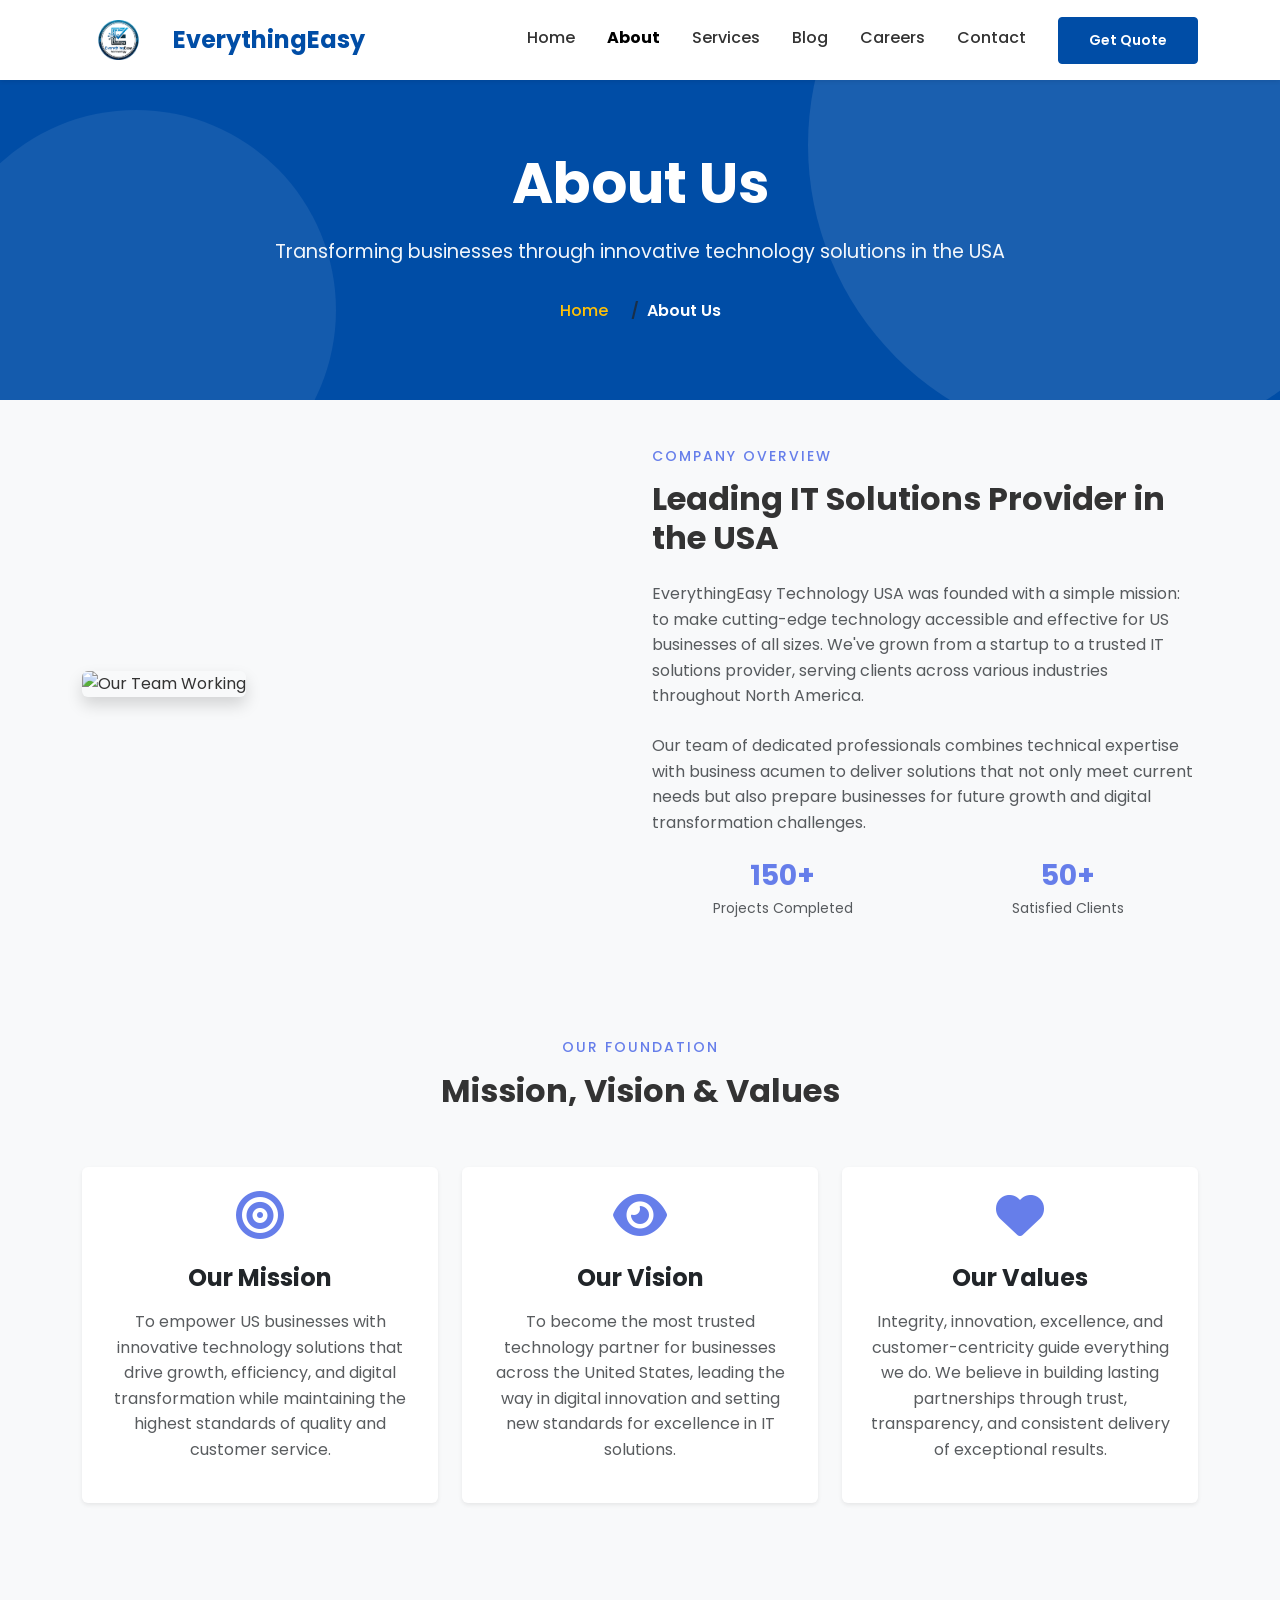
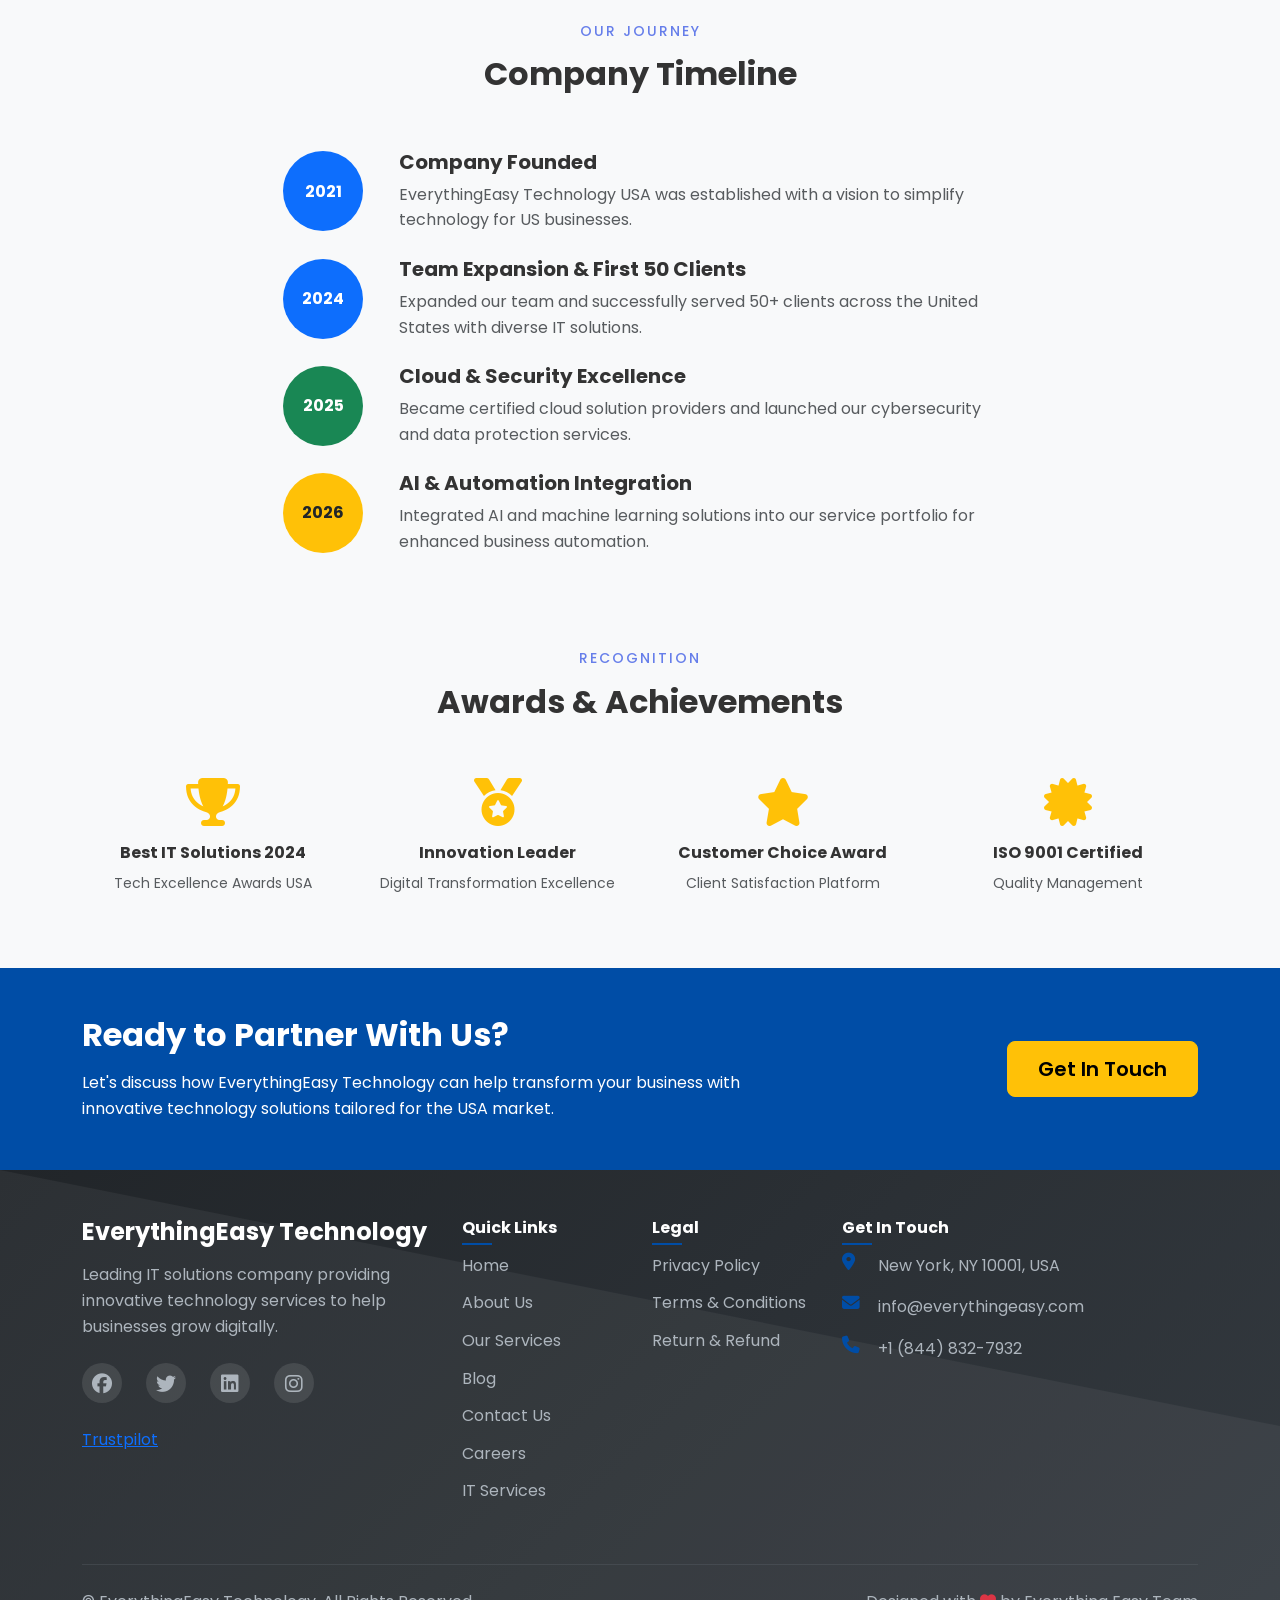
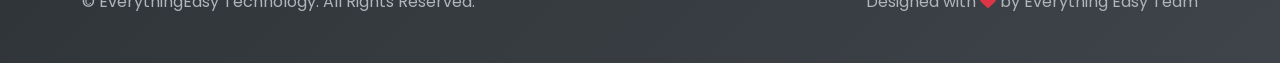
==== commit ea475857: "first" ====
--- a/about.html
+++ b/about.html
@@ -110,11 +110,6 @@
         top: 0;
         width: 100%;
         z-index: 1000;
-      }
-
-      .navbar-brand {
-        color: #667eea !important;
-        font-weight: 700;
       }
 
       .badge-primary {
--- a/css/style.css
+++ b/css/style.css
@@ -1,8 +1,8 @@
 /* Everything Easy USA - IT Solutions Company Styles */
 
 :root {
-  --primary-color: #667eea;
-  --secondary-color: #764ba2;
+  --primary-color: #004da6;
+  --secondary-color: #004da6;
   --dark-color: #1a1a2e;
   --light-color: #f8f9fa;
   --gradient-primary: #004da6;
@@ -131,6 +131,9 @@
   background: rgba(255, 255, 255, 0.1);
   border-radius: 50%;
   z-index: 0;
+}
+.navbar-brand.text-primary {
+  color: #004da6 !important;
 }
 
 /* Form Styles */
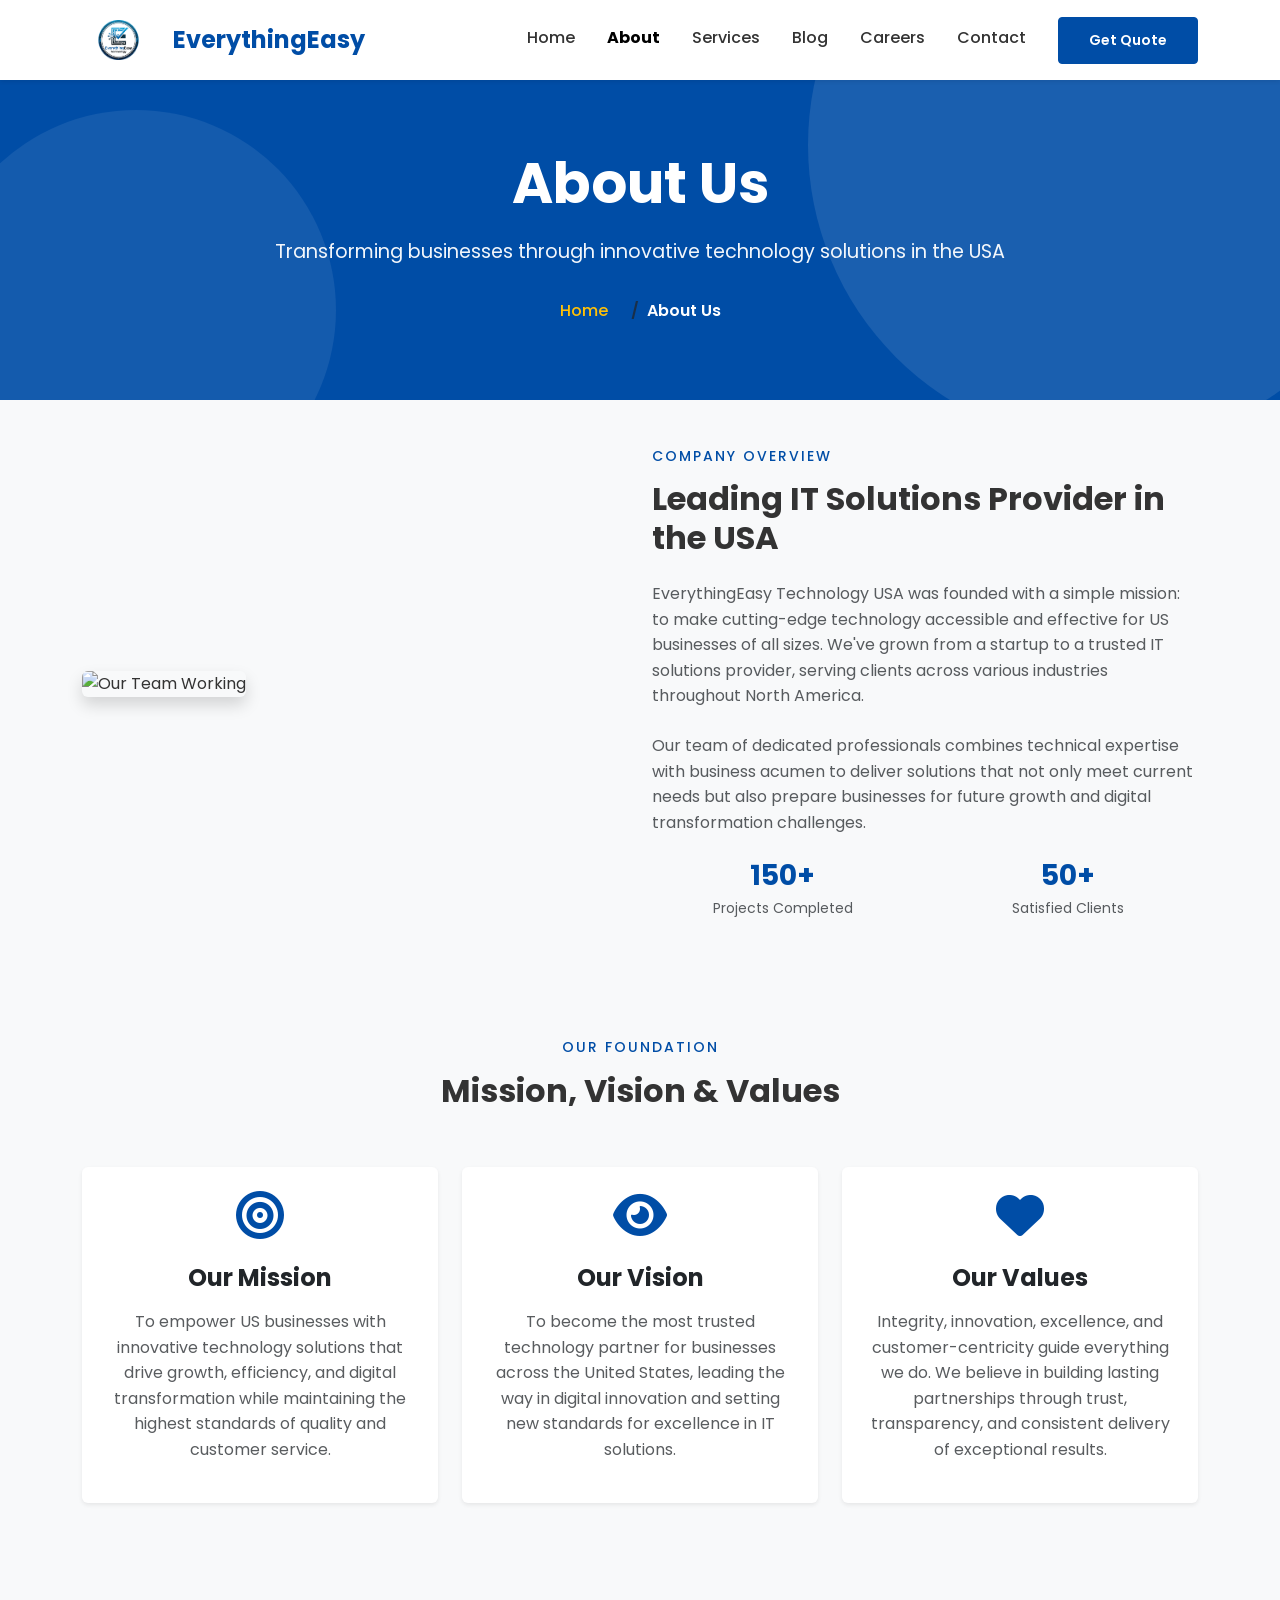
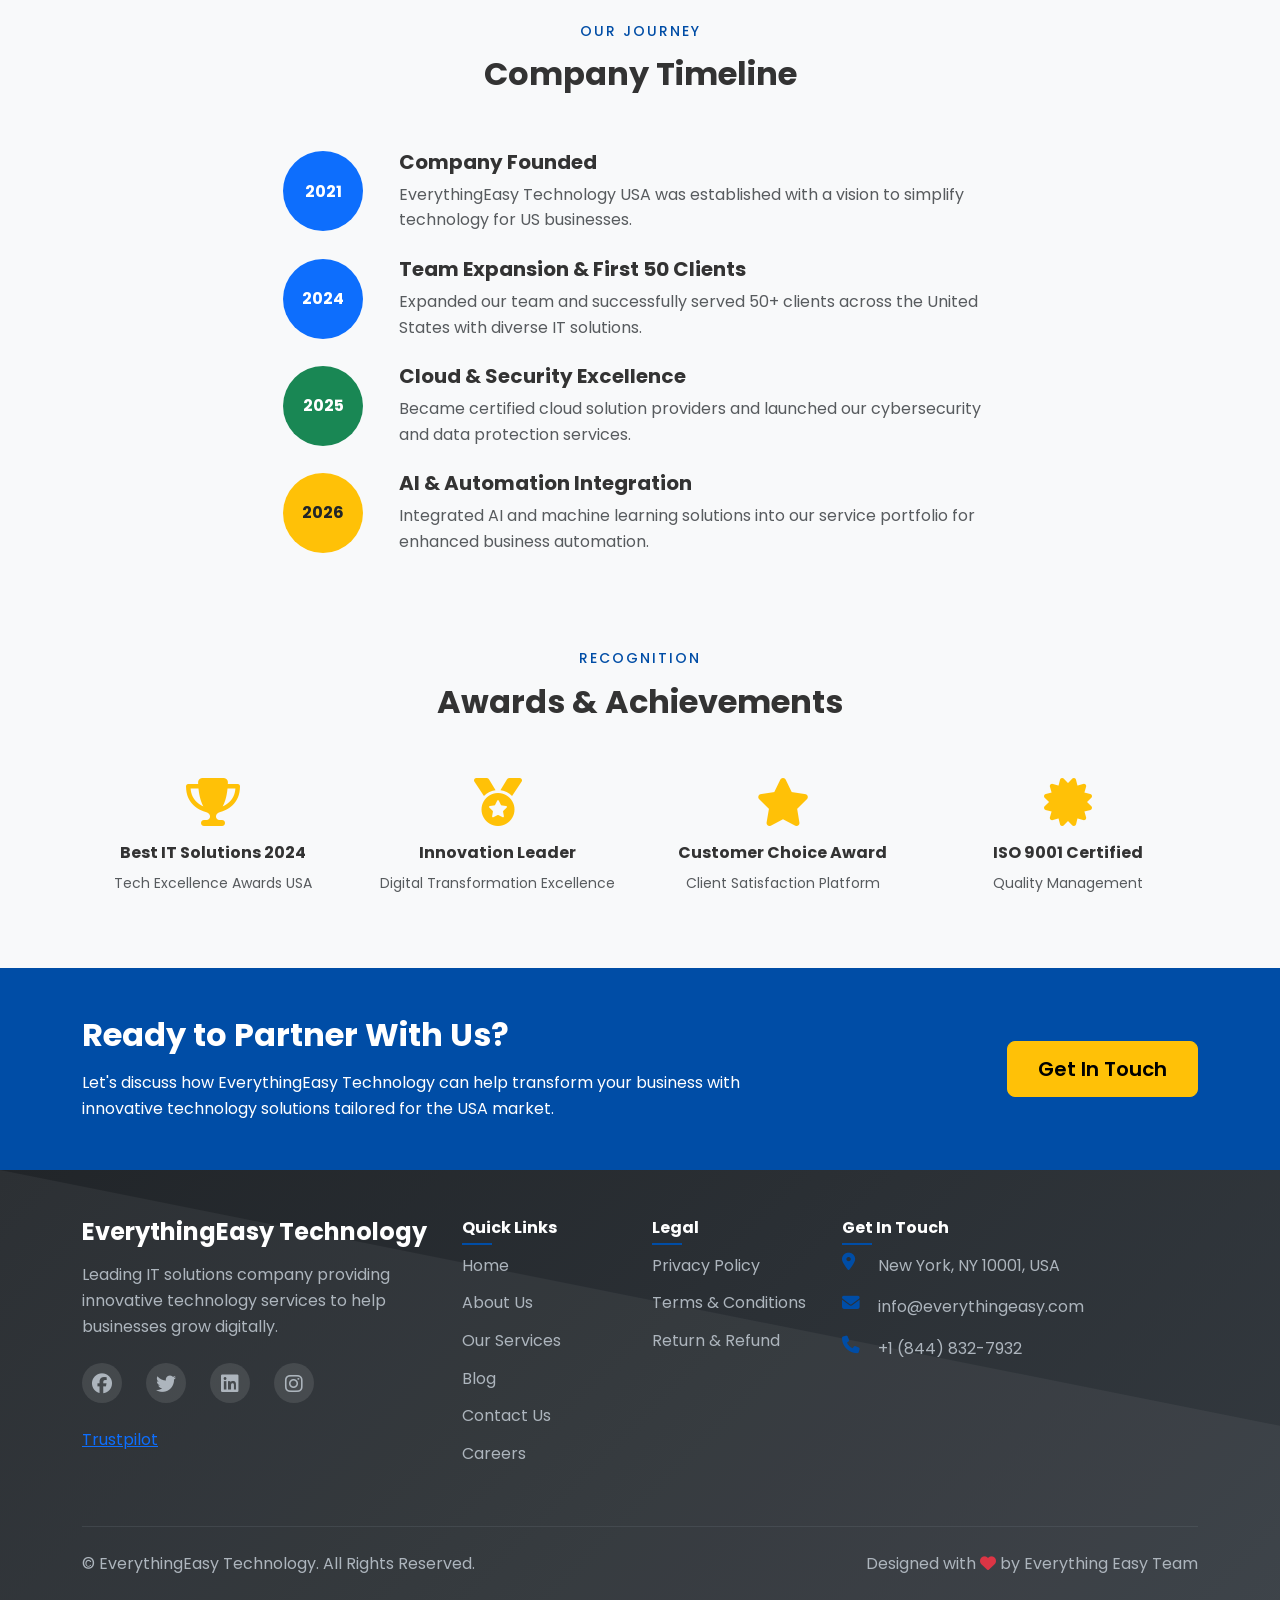
==== commit 30157ee1: "first" ====
--- a/about.html
+++ b/about.html
@@ -9,7 +9,7 @@
     <meta name="mobile-web-app-capable" content="yes" />
     <meta name="apple-mobile-web-app-capable" content="yes" />
     <meta name="apple-mobile-web-app-status-bar-style" content="default" />
-    <meta name="theme-color" content="#667eea" />
+    <meta name="theme-color" content="#004da6" />
     <title>About Us - EverythingEasy USA</title>
     <link
       href="https://cdnjs.cloudflare.com/ajax/libs/bootstrap/5.3.2/css/bootstrap.min.css"
@@ -64,7 +64,7 @@
       }
 
       .text-primary {
-        color: #667eea !important;
+        color: #004da6 !important;
       }
 
       .btn-primary {
@@ -113,7 +113,7 @@
       }
 
       .badge-primary {
-        background-color: #667eea !important;
+        background-color: #004da6 !important;
       }
 
       @media (max-width: 768px) {
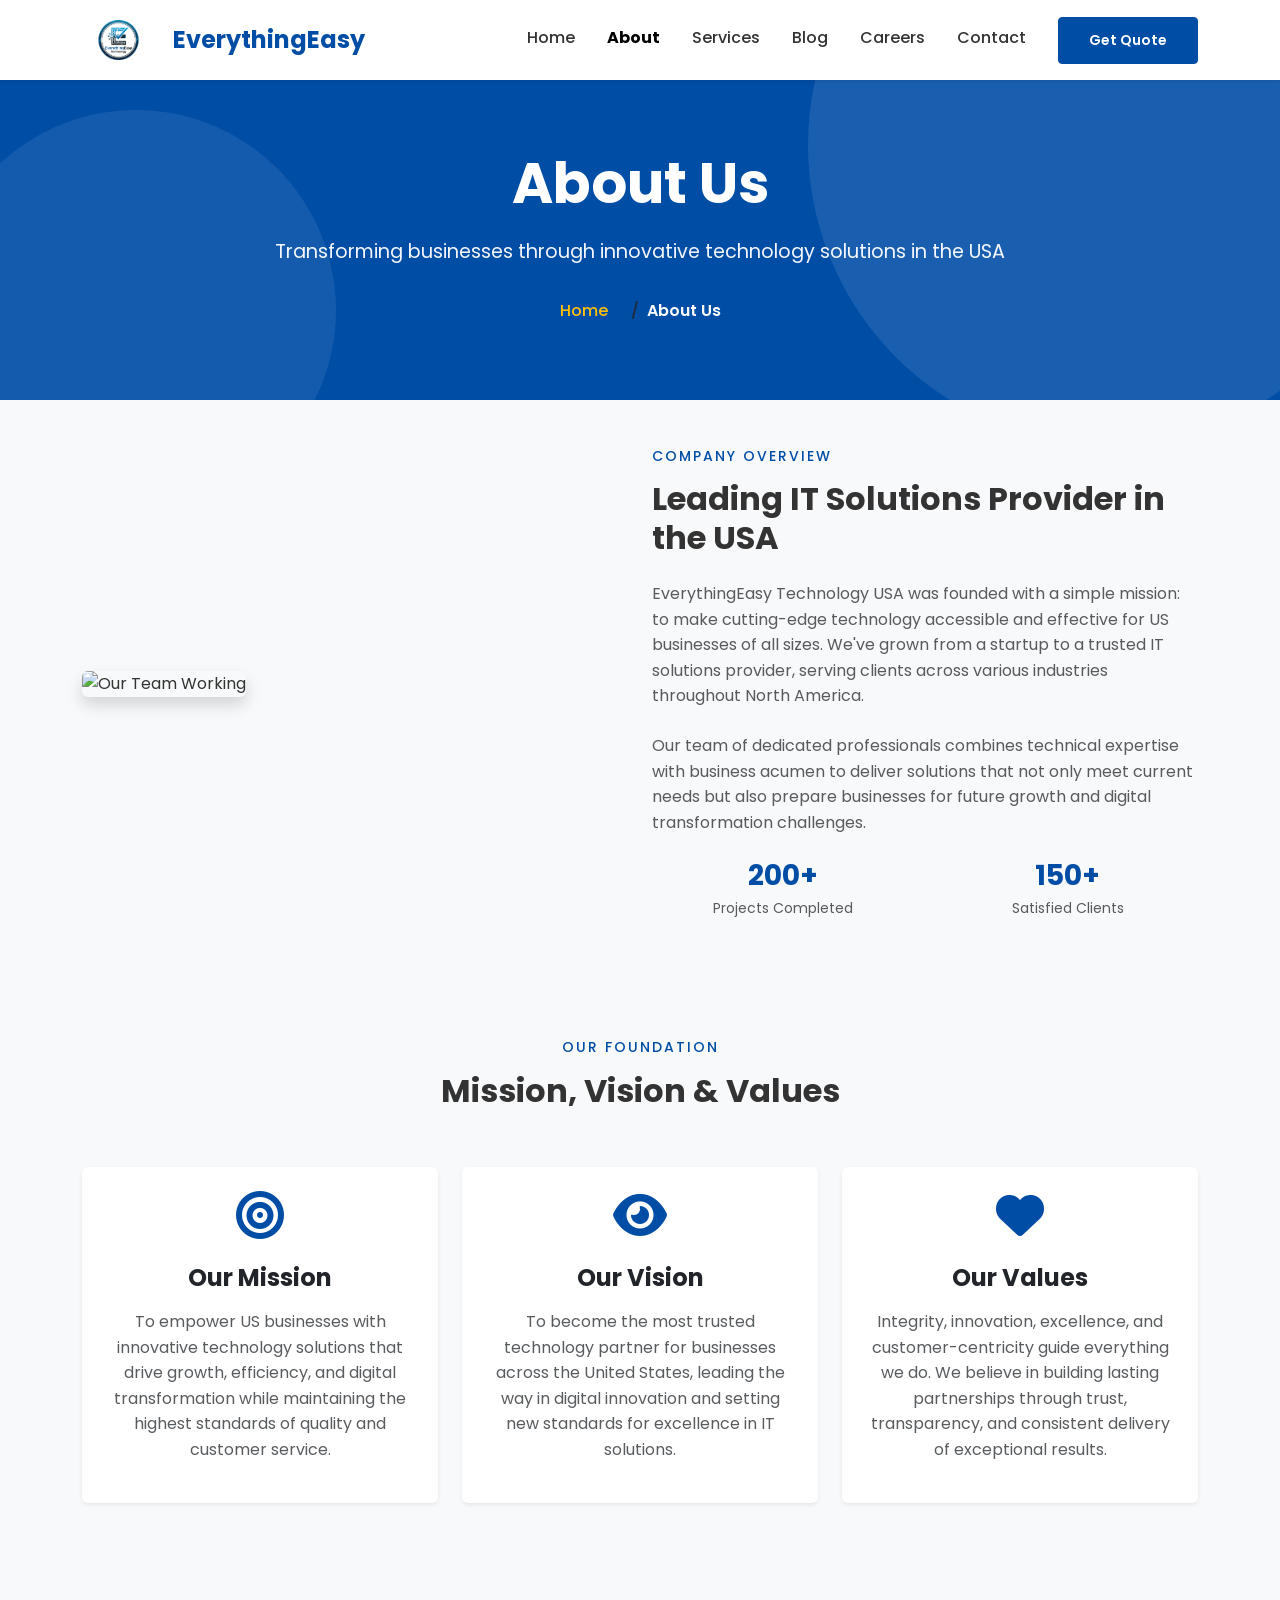
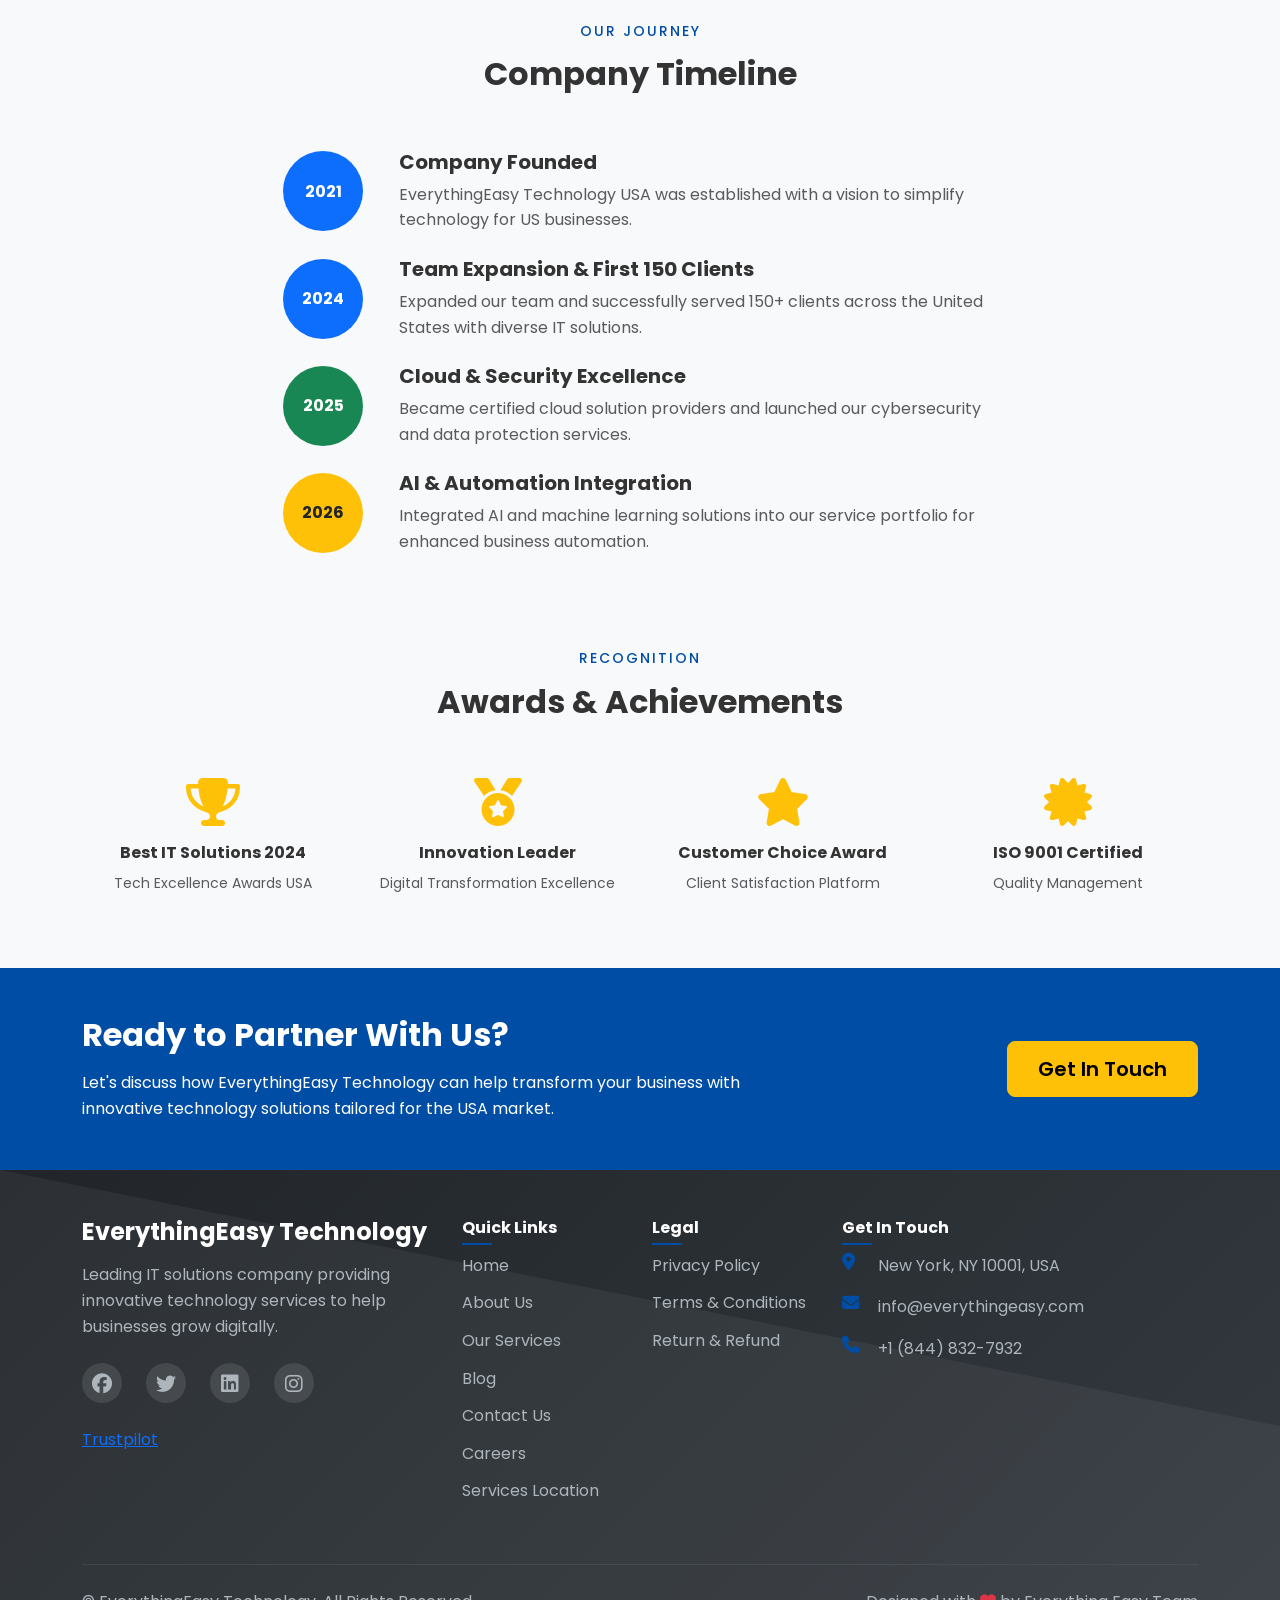
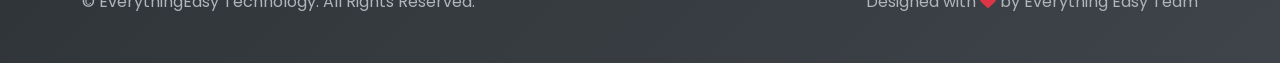
==== commit 37934d3e: "first" ====
--- a/about.html
+++ b/about.html
@@ -199,13 +199,13 @@
               <div class="row">
                 <div class="col-6">
                   <div class="text-center">
-                    <h3 class="text-primary fw-bold mb-1">150+</h3>
+                    <h3 class="text-primary fw-bold mb-1">200+</h3>
                     <p class="text-muted small mb-0">Projects Completed</p>
                   </div>
                 </div>
                 <div class="col-6">
                   <div class="text-center">
-                    <h3 class="text-primary fw-bold mb-1">50+</h3>
+                    <h3 class="text-primary fw-bold mb-1">150+</h3>
                     <p class="text-muted small mb-0">Satisfied Clients</p>
                   </div>
                 </div>
@@ -342,10 +342,10 @@
                     <div class="col-12 col-md-10">
                       <div class="timeline-content">
                         <h5 class="fw-bold">
-                          Team Expansion & First 50 Clients
+                          Team Expansion & First 150 Clients
                         </h5>
                         <p class="text-muted mb-0">
-                          Expanded our team and successfully served 50+ clients
+                          Expanded our team and successfully served 150+ clients
                           across the United States with diverse IT solutions.
                         </p>
                       </div>
